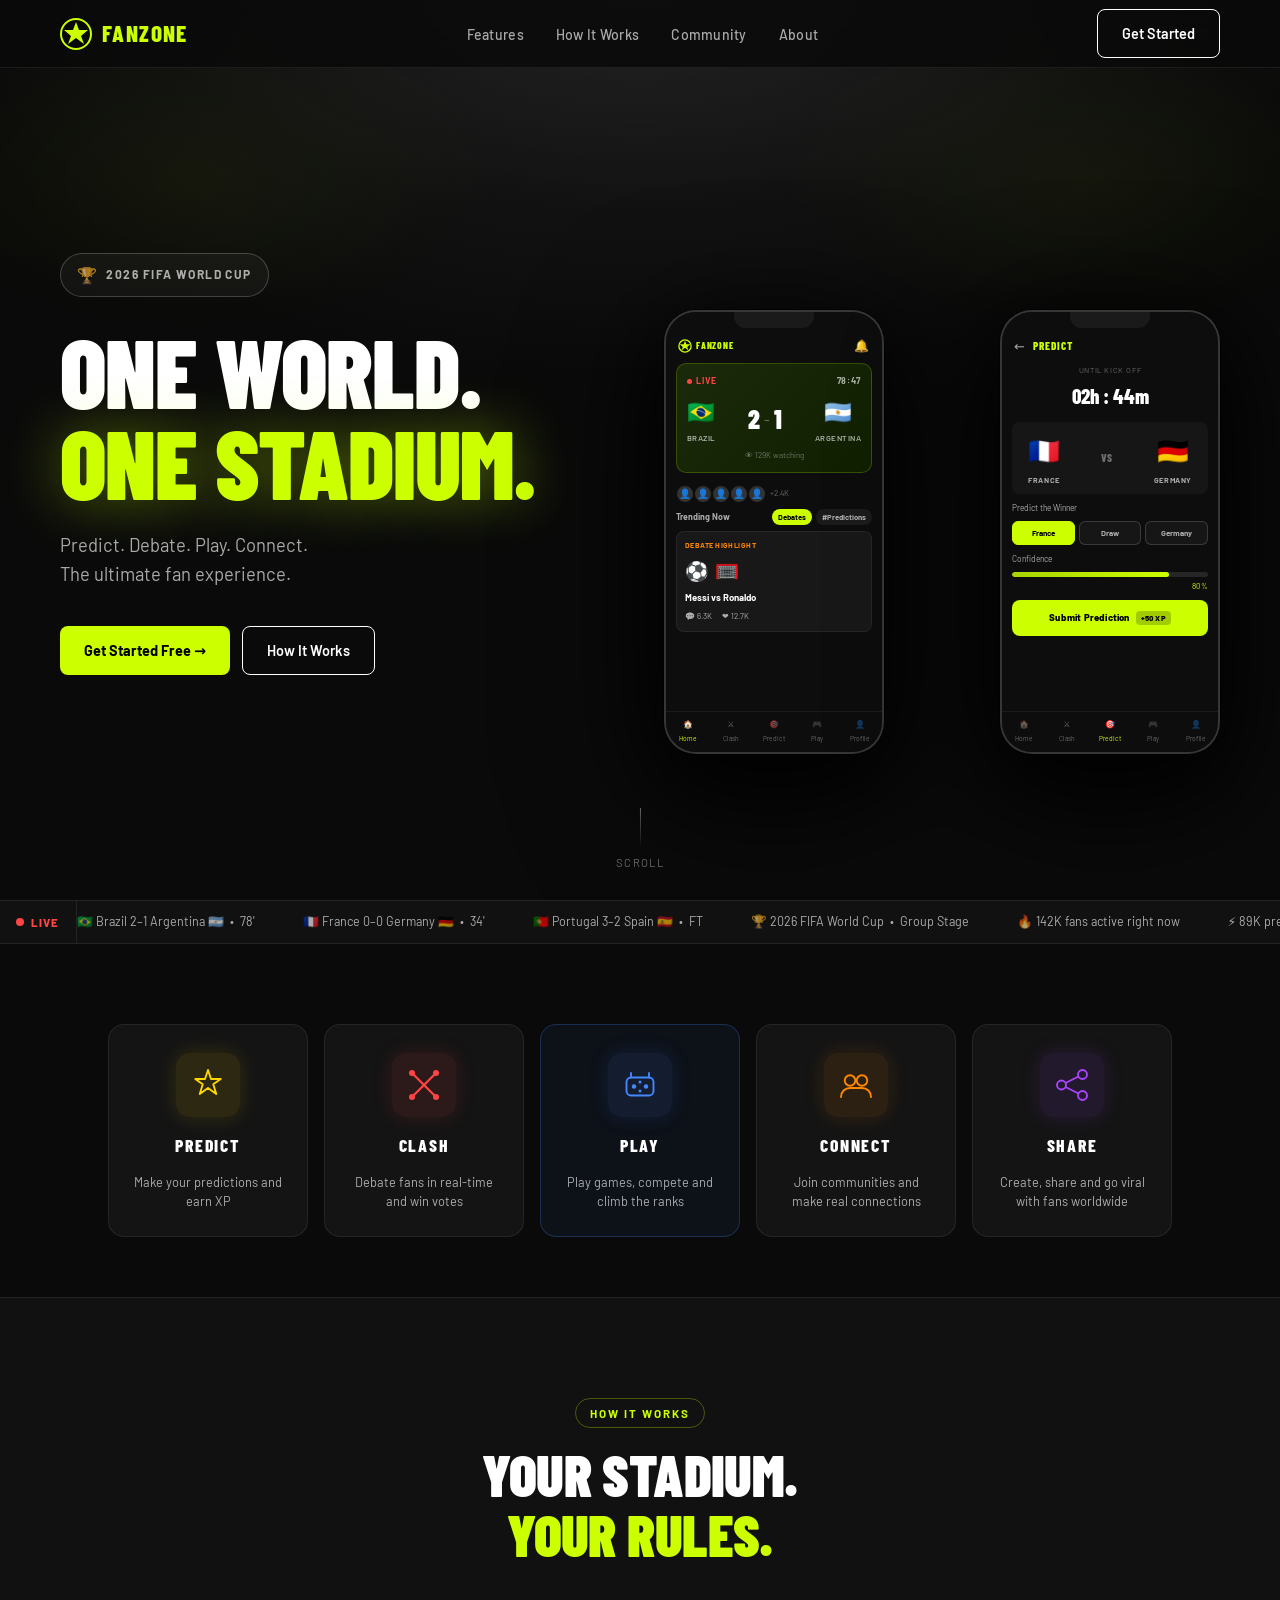
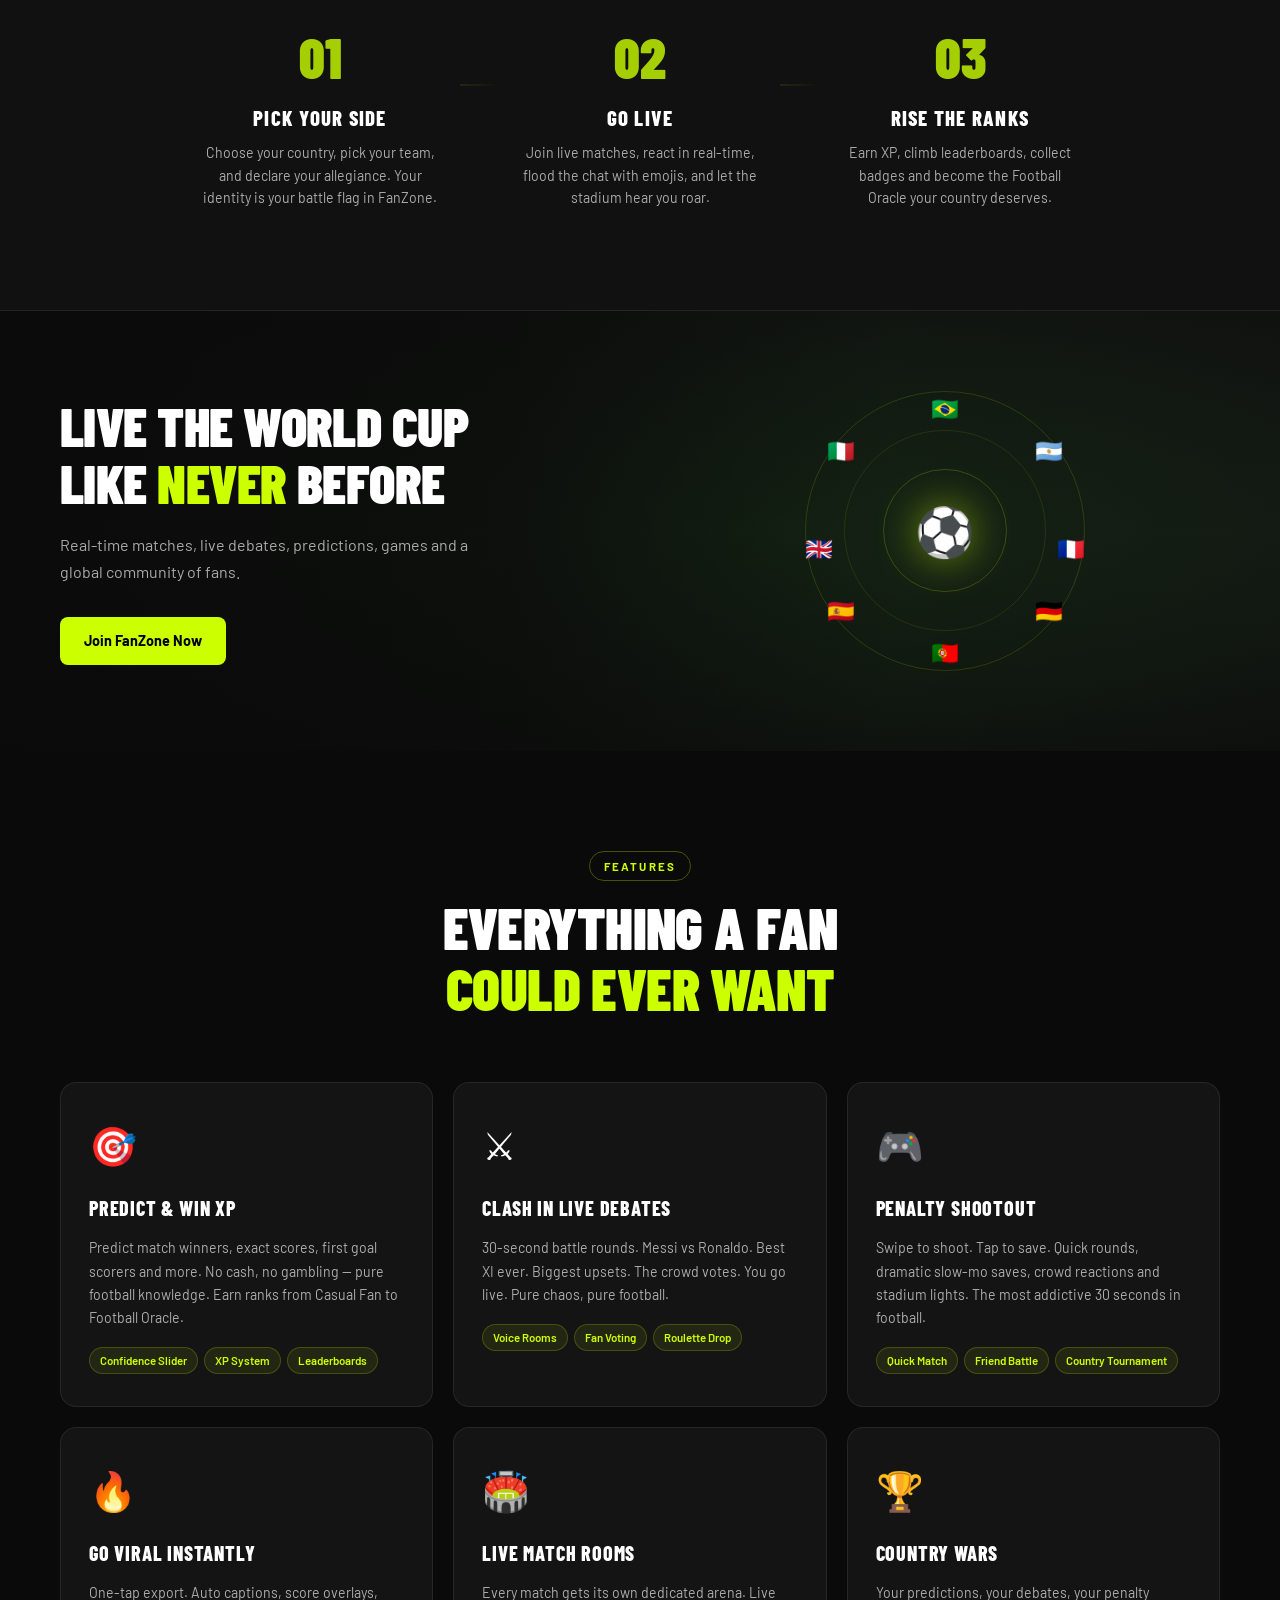
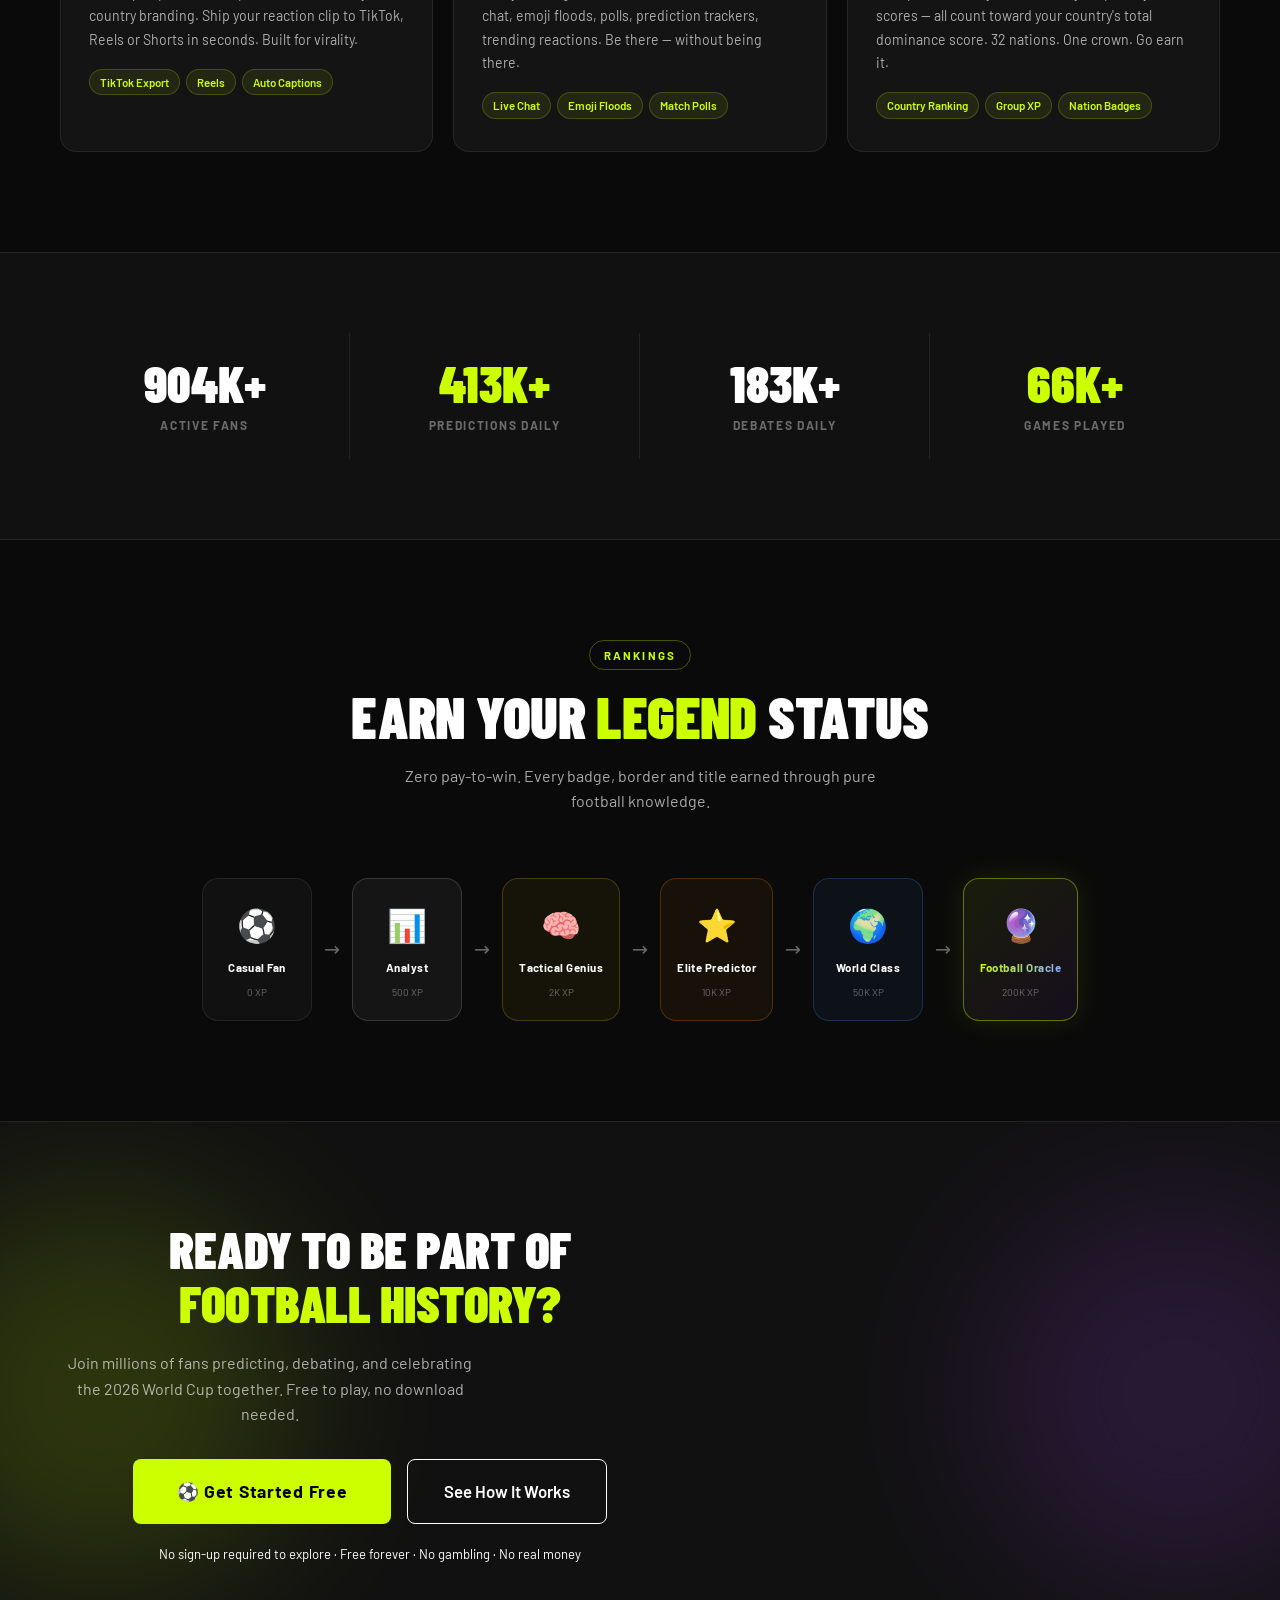
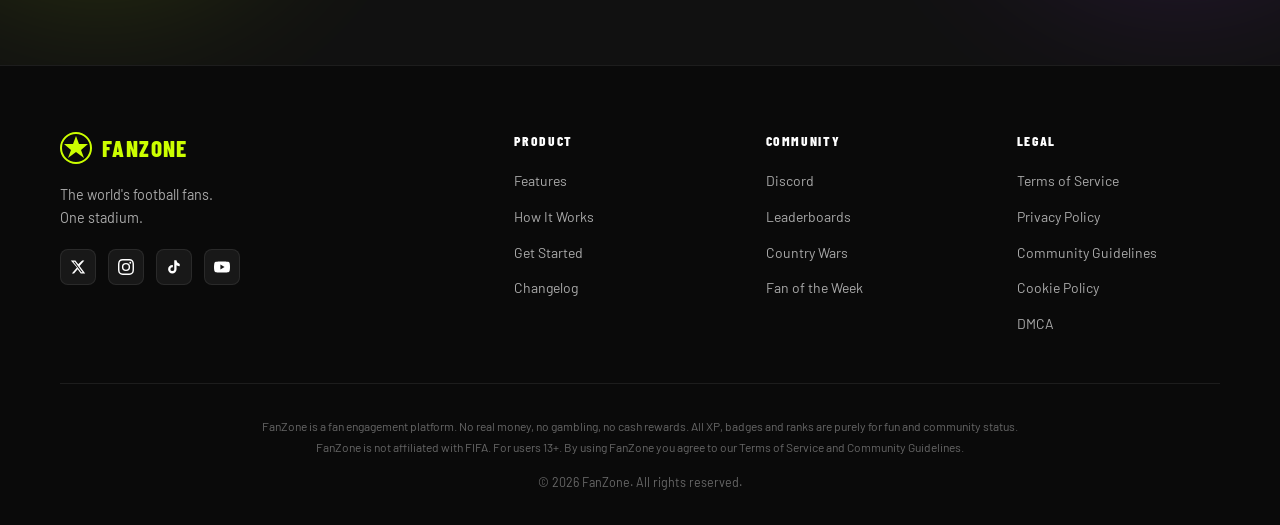
==== index.html @ d614ed3a "Launch FanZone — World Cup 2026 fan platform Full multi-page fan experience with live match predicti" ====
<!DOCTYPE html>
<html lang="en">
<head>
  <meta charset="UTF-8" />
  <meta name="viewport" content="width=device-width, initial-scale=1.0" />
  <meta name="description" content="FanZone — The world's football fans. One stadium. Predict, Debate, Play, Connect for the 2026 FIFA World Cup." />
  <meta name="theme-color" content="#0a0a0a" />
  <title>FanZone — One World. One Stadium. | 2026 FIFA World Cup</title>

  <!-- Open Graph -->
  <meta property="og:title" content="FanZone — One World. One Stadium." />
  <meta property="og:description" content="Predict. Debate. Play. Connect. The ultimate football fan experience for the 2026 FIFA World Cup." />
  <meta property="og:type" content="website" />

  <link rel="preconnect" href="https://fonts.googleapis.com" />
  <link rel="preconnect" href="https://fonts.gstatic.com" crossorigin />
  <link href="https://fonts.googleapis.com/css2?family=Barlow+Condensed:wght@400;600;700;800;900&family=Barlow:wght@400;500;600;700&display=swap" rel="stylesheet" />

  <link rel="stylesheet" href="styles.css" />
</head>
<body>

  <!-- ═══════════════════════════════════
       NAVIGATION
  ═══════════════════════════════════ -->
  <nav class="nav" id="nav">
    <div class="nav__inner">
      <a href="#" class="nav__logo" aria-label="FanZone Home">
        <div class="nav__logo-icon">
          <svg viewBox="0 0 32 32" fill="none" xmlns="http://www.w3.org/2000/svg">
            <circle cx="16" cy="16" r="15" stroke="#CCFF00" stroke-width="2"/>
            <path d="M16 4 L19 12 L28 12 L21 18 L24 26 L16 20 L8 26 L11 18 L4 12 L13 12 Z" fill="#CCFF00"/>
          </svg>
        </div>
        <span class="nav__logo-text">FANZONE</span>
      </a>

      <ul class="nav__links" id="navLinks">
        <li><a href="#features" class="nav__link">Features</a></li>
        <li><a href="#how-it-works" class="nav__link">How It Works</a></li>
        <li><a href="#community" class="nav__link">Community</a></li>
        <li><a href="#about" class="nav__link">About</a></li>
      </ul>

      <div class="nav__actions">
        <a href="game/index.html" class="btn btn--outline">Get Started</a>
        <button class="nav__hamburger" id="hamburger" aria-label="Open menu" aria-expanded="false">
          <span></span><span></span><span></span>
        </button>
      </div>
    </div>

    <!-- Mobile menu -->
    <div class="nav__mobile" id="mobileMenu">
      <ul>
        <li><a href="#features" class="nav__link">Features</a></li>
        <li><a href="#how-it-works" class="nav__link">How It Works</a></li>
        <li><a href="#community" class="nav__link">Community</a></li>
        <li><a href="#about" class="nav__link">About</a></li>
        <li><a href="game/index.html" class="btn btn--outline btn--full">Get Started</a></li>
      </ul>
    </div>
  </nav>

  <main>

    <!-- ═══════════════════════════════════
         HERO
    ═══════════════════════════════════ -->
    <section class="hero" id="hero">
      <div class="hero__bg">
        <div class="hero__lights"></div>
        <div class="hero__particles" id="particles"></div>
      </div>

      <div class="hero__inner">
        <div class="hero__content">
          <div class="hero__badge" data-animate="fade-up">
            <span class="hero__badge-icon">🏆</span>
            <span>2026 FIFA WORLD CUP</span>
          </div>

          <h1 class="hero__headline" data-animate="fade-up" data-delay="100">
            <span class="hero__headline-white">ONE WORLD.</span>
            <span class="hero__headline-green">ONE STADIUM.</span>
          </h1>

          <p class="hero__sub" data-animate="fade-up" data-delay="200">
            Predict. Debate. Play. Connect.<br />The ultimate fan experience.
          </p>

          <div class="hero__cta" data-animate="fade-up" data-delay="300">
            <a href="game/index.html" class="btn btn--solid">Get Started Free →</a>
            <a href="#how-it-works" class="btn btn--outline">How It Works</a>
          </div>
        </div>

        <!-- Phone Mockups -->
        <div class="hero__phones" data-animate="fade-up" data-delay="150">
          <div class="phone phone--left">
            <div class="phone__frame">
              <div class="phone__screen">
                <div class="phone__notch"></div>

                <div class="phone__app-bar">
                  <div class="phone__app-logo">
                    <svg viewBox="0 0 16 16" fill="none"><circle cx="8" cy="8" r="7" stroke="#CCFF00" stroke-width="1.5"/><path d="M8 2 L9.5 6 L14 6 L10.5 9 L12 13 L8 10 L4 13 L5.5 9 L2 6 L6.5 6 Z" fill="#CCFF00"/></svg>
                    FANZONE
                  </div>
                  <div class="phone__notif">🔔</div>
                </div>

                <div class="phone__live-card">
                  <div class="phone__live-badge">
                    <span class="live-dot"></span> LIVE
                    <span class="phone__live-time">78:45</span>
                  </div>
                  <div class="phone__match">
                    <div class="phone__team">
                      <span class="phone__flag">🇧🇷</span>
                      <span class="phone__team-name">Brazil</span>
                    </div>
                    <div class="phone__score">
                      <span class="phone__score-num">2</span>
                      <span class="phone__score-sep">-</span>
                      <span class="phone__score-num">1</span>
                    </div>
                    <div class="phone__team">
                      <span class="phone__flag">🇦🇷</span>
                      <span class="phone__team-name">Argentina</span>
                    </div>
                  </div>
                  <div class="phone__viewers">👁 129K watching</div>
                </div>

                <div class="phone__avatars">
                  <div class="phone__avatar-row">
                    <span class="phone__avatar">👤</span>
                    <span class="phone__avatar">👤</span>
                    <span class="phone__avatar">👤</span>
                    <span class="phone__avatar">👤</span>
                    <span class="phone__avatar">👤</span>
                    <span class="phone__avatar-more">+2.4K</span>
                  </div>
                </div>

                <div class="phone__trending-label">
                  Trending Now
                  <span class="phone__trending-tabs">
                    <span class="phone__tab active">Debates</span>
                    <span class="phone__tab">#Predictions</span>
                  </span>
                </div>

                <div class="phone__debate-card">
                  <div class="phone__debate-badge">Debate Highlight</div>
                  <div class="phone__debate-faces">
                    <span class="phone__face">⚽</span>
                    <span class="phone__face">🥅</span>
                  </div>
                  <div class="phone__debate-title">Messi vs Ronaldo</div>
                  <div class="phone__debate-stats">
                    <span>💬 6.3K</span>
                    <span>❤️ 12.7K</span>
                  </div>
                </div>

                <div class="phone__bottom-nav">
                  <div class="phone__nav-item active">🏠<span>Home</span></div>
                  <div class="phone__nav-item">⚔️<span>Clash</span></div>
                  <div class="phone__nav-item">🎯<span>Predict</span></div>
                  <div class="phone__nav-item">🎮<span>Play</span></div>
                  <div class="phone__nav-item">👤<span>Profile</span></div>
                </div>
              </div>
            </div>
          </div>

          <div class="phone phone--right">
            <div class="phone__frame">
              <div class="phone__screen">
                <div class="phone__notch"></div>

                <div class="phone__predict-header">
                  <div class="phone__predict-back">←</div>
                  <div class="phone__predict-title">PREDICT</div>
                </div>

                <div class="phone__countdown">
                  <div class="phone__countdown-label">UNTIL KICK OFF</div>
                  <div class="phone__countdown-time">02h : 45m</div>
                </div>

                <div class="phone__predict-match">
                  <div class="phone__predict-team">
                    <span class="phone__predict-flag">🇫🇷</span>
                    <span class="phone__predict-name">FRANCE</span>
                  </div>
                  <div class="phone__predict-vs">VS</div>
                  <div class="phone__predict-team">
                    <span class="phone__predict-flag">🇩🇪</span>
                    <span class="phone__predict-name">GERMANY</span>
                  </div>
                </div>

                <div class="phone__predict-options">
                  <div class="phone__predict-label">Predict the Winner</div>
                  <div class="phone__predict-btns">
                    <button class="phone__predict-btn active">France</button>
                    <button class="phone__predict-btn">Draw</button>
                    <button class="phone__predict-btn">Germany</button>
                  </div>
                </div>

                <div class="phone__confidence">
                  <div class="phone__confidence-label">Confidence</div>
                  <div class="phone__confidence-bar">
                    <div class="phone__confidence-fill" style="width:80%"></div>
                  </div>
                  <div class="phone__confidence-val">80%</div>
                </div>

                <button class="phone__submit-btn">
                  Submit Prediction
                  <span class="phone__xp">+50 XP</span>
                </button>

                <div class="phone__bottom-nav">
                  <div class="phone__nav-item">🏠<span>Home</span></div>
                  <div class="phone__nav-item">⚔️<span>Clash</span></div>
                  <div class="phone__nav-item active">🎯<span>Predict</span></div>
                  <div class="phone__nav-item">🎮<span>Play</span></div>
                  <div class="phone__nav-item">👤<span>Profile</span></div>
                </div>
              </div>
            </div>
          </div>
        </div>
      </div>

      <!-- Scroll indicator -->
      <div class="hero__scroll">
        <div class="hero__scroll-line"></div>
        <span>Scroll</span>
      </div>
    </section>

    <!-- ═══════════════════════════════════
         LIVE TICKER
    ═══════════════════════════════════ -->
    <div class="ticker" aria-label="Live match updates">
      <div class="ticker__label">
        <span class="live-dot"></span> LIVE
      </div>
      <div class="ticker__track">
        <div class="ticker__inner" id="tickerInner">
          <span>🇧🇷 Brazil 2–1 Argentina 🇦🇷 &nbsp;•&nbsp; 78'</span>
          <span>🇫🇷 France 0–0 Germany 🇩🇪 &nbsp;•&nbsp; 34'</span>
          <span>🇵🇹 Portugal 3–2 Spain 🇪🇸 &nbsp;•&nbsp; FT</span>
          <span>🏆 2026 FIFA World Cup &nbsp;•&nbsp; Group Stage</span>
          <span>🔥 142K fans active right now</span>
          <span>⚡ 89K predictions submitted today</span>
          <span>🇧🇷 Brazil 2–1 Argentina 🇦🇷 &nbsp;•&nbsp; 78'</span>
          <span>🇫🇷 France 0–0 Germany 🇩🇪 &nbsp;•&nbsp; 34'</span>
          <span>🇵🇹 Portugal 3–2 Spain 🇪🇸 &nbsp;•&nbsp; FT</span>
          <span>🏆 2026 FIFA World Cup &nbsp;•&nbsp; Group Stage</span>
          <span>🔥 142K fans active right now</span>
          <span>⚡ 89K predictions submitted today</span>
        </div>
      </div>
    </div>

    <!-- ═══════════════════════════════════
         FEATURES
    ═══════════════════════════════════ -->
    <section class="features" id="features">
      <div class="container">
        <div class="features__grid">

          <div class="feature-card" data-animate="fade-up" data-delay="0">
            <div class="feature-card__icon feature-card__icon--predict">
              <svg viewBox="0 0 48 48" fill="none" xmlns="http://www.w3.org/2000/svg">
                <path d="M24 4L28 16H41L31 23L35 36L24 28L13 36L17 23L7 16H20L24 4Z" stroke="#FFD700" stroke-width="2.5" stroke-linejoin="round" fill="none"/>
              </svg>
            </div>
            <h3 class="feature-card__title">PREDICT</h3>
            <p class="feature-card__desc">Make your predictions and earn XP</p>
          </div>

          <div class="feature-card" data-animate="fade-up" data-delay="80">
            <div class="feature-card__icon feature-card__icon--clash">
              <svg viewBox="0 0 48 48" fill="none" xmlns="http://www.w3.org/2000/svg">
                <line x1="8" y1="40" x2="40" y2="8" stroke="#FF4444" stroke-width="3" stroke-linecap="round"/>
                <line x1="40" y1="40" x2="8" y2="8" stroke="#FF4444" stroke-width="3" stroke-linecap="round"/>
                <circle cx="8" cy="8" r="4" fill="#FF4444"/>
                <circle cx="40" cy="40" r="4" fill="#FF4444"/>
                <circle cx="40" cy="8" r="4" fill="#FF4444"/>
                <circle cx="8" cy="40" r="4" fill="#FF4444"/>
              </svg>
            </div>
            <h3 class="feature-card__title">CLASH</h3>
            <p class="feature-card__desc">Debate fans in real-time and win votes</p>
          </div>

          <div class="feature-card feature-card--highlighted" data-animate="fade-up" data-delay="160">
            <div class="feature-card__icon feature-card__icon--play">
              <svg viewBox="0 0 48 48" fill="none" xmlns="http://www.w3.org/2000/svg">
                <rect x="6" y="14" width="36" height="24" rx="6" stroke="#4488FF" stroke-width="2.5"/>
                <circle cx="16" cy="26" r="3" fill="#4488FF"/>
                <circle cx="24" cy="20" r="2" fill="#4488FF"/>
                <circle cx="24" cy="32" r="2" fill="#4488FF"/>
                <circle cx="32" cy="26" r="3" fill="#4488FF"/>
                <line x1="12" y1="8" x2="12" y2="14" stroke="#4488FF" stroke-width="2.5" stroke-linecap="round"/>
                <line x1="36" y1="8" x2="36" y2="14" stroke="#4488FF" stroke-width="2.5" stroke-linecap="round"/>
              </svg>
            </div>
            <h3 class="feature-card__title">PLAY</h3>
            <p class="feature-card__desc">Play games, compete and climb the ranks</p>
          </div>

          <div class="feature-card" data-animate="fade-up" data-delay="240">
            <div class="feature-card__icon feature-card__icon--connect">
              <svg viewBox="0 0 48 48" fill="none" xmlns="http://www.w3.org/2000/svg">
                <circle cx="16" cy="18" r="7" stroke="#FF8800" stroke-width="2.5"/>
                <circle cx="32" cy="18" r="7" stroke="#FF8800" stroke-width="2.5"/>
                <path d="M4 40c0-7 5.4-12 12-12h16c6.6 0 12 5 12 12" stroke="#FF8800" stroke-width="2.5" stroke-linecap="round"/>
              </svg>
            </div>
            <h3 class="feature-card__title">CONNECT</h3>
            <p class="feature-card__desc">Join communities and make real connections</p>
          </div>

          <div class="feature-card" data-animate="fade-up" data-delay="320">
            <div class="feature-card__icon feature-card__icon--share">
              <svg viewBox="0 0 48 48" fill="none" xmlns="http://www.w3.org/2000/svg">
                <circle cx="38" cy="10" r="6" stroke="#AA44FF" stroke-width="2.5"/>
                <circle cx="10" cy="24" r="6" stroke="#AA44FF" stroke-width="2.5"/>
                <circle cx="38" cy="38" r="6" stroke="#AA44FF" stroke-width="2.5"/>
                <line x1="16" y1="21" x2="32" y2="13" stroke="#AA44FF" stroke-width="2.5" stroke-linecap="round"/>
                <line x1="16" y1="27" x2="32" y2="35" stroke="#AA44FF" stroke-width="2.5" stroke-linecap="round"/>
              </svg>
            </div>
            <h3 class="feature-card__title">SHARE</h3>
            <p class="feature-card__desc">Create, share and go viral with fans worldwide</p>
          </div>

        </div>
      </div>
    </section>

    <!-- ═══════════════════════════════════
         HOW IT WORKS
    ═══════════════════════════════════ -->
    <section class="how-it-works" id="how-it-works">
      <div class="container">
        <div class="section-header" data-animate="fade-up">
          <div class="section-tag">HOW IT WORKS</div>
          <h2 class="section-title">Your Stadium.<br /><span class="text-green">Your Rules.</span></h2>
        </div>

        <div class="steps">
          <div class="step" data-animate="fade-up" data-delay="0">
            <div class="step__number">01</div>
            <div class="step__content">
              <h3>Pick Your Side</h3>
              <p>Choose your country, pick your team, and declare your allegiance. Your identity is your battle flag in FanZone.</p>
            </div>
          </div>
          <div class="step__connector"></div>
          <div class="step" data-animate="fade-up" data-delay="100">
            <div class="step__number">02</div>
            <div class="step__content">
              <h3>Go Live</h3>
              <p>Join live matches, react in real-time, flood the chat with emojis, and let the stadium hear you roar.</p>
            </div>
          </div>
          <div class="step__connector"></div>
          <div class="step" data-animate="fade-up" data-delay="200">
            <div class="step__number">03</div>
            <div class="step__content">
              <h3>Rise the Ranks</h3>
              <p>Earn XP, climb leaderboards, collect badges and become the Football Oracle your country deserves.</p>
            </div>
          </div>
        </div>
      </div>
    </section>

    <!-- ═══════════════════════════════════
         LIVE EXPERIENCE BANNER
    ═══════════════════════════════════ -->
    <section class="banner" id="community">
      <div class="banner__bg">
        <div class="banner__stadium-overlay"></div>
        <div class="banner__gradient"></div>
      </div>
      <div class="container">
        <div class="banner__inner">
          <div class="banner__content" data-animate="fade-up">
            <h2 class="banner__title">
              LIVE THE WORLD CUP<br />
              LIKE <span class="text-green">NEVER</span> BEFORE
            </h2>
            <p class="banner__desc">
              Real-time matches, live debates, predictions, games and a global community of fans.
            </p>
            <a href="#download" class="btn btn--solid">Join FanZone Now</a>
          </div>
          <div class="banner__visual" data-animate="fade-up" data-delay="100">
            <div class="banner__stadium-art">
              <div class="stadium-ring stadium-ring--1"></div>
              <div class="stadium-ring stadium-ring--2"></div>
              <div class="stadium-ring stadium-ring--3"></div>
              <div class="stadium-center">
                <div class="stadium-ball">⚽</div>
                <div class="stadium-pulse"></div>
              </div>
              <div class="stadium-fans">
                <span>🇧🇷</span><span>🇦🇷</span><span>🇫🇷</span>
                <span>🇩🇪</span><span>🇵🇹</span><span>🇪🇸</span>
                <span>🇬🇧</span><span>🇮🇹</span>
              </div>
            </div>
          </div>
        </div>
      </div>
    </section>

    <!-- ═══════════════════════════════════
         FEATURES DEEP DIVE
    ═══════════════════════════════════ -->
    <section class="deep-features" id="about">
      <div class="container">
        <div class="section-header" data-animate="fade-up">
          <div class="section-tag">FEATURES</div>
          <h2 class="section-title">Everything a Fan<br /><span class="text-green">Could Ever Want</span></h2>
        </div>

        <div class="deep-features__grid">
          <div class="deep-feature" data-animate="fade-up" data-delay="0">
            <div class="deep-feature__icon">🎯</div>
            <h3>Predict & Win XP</h3>
            <p>Predict match winners, exact scores, first goal scorers and more. No cash, no gambling — pure football knowledge. Earn ranks from Casual Fan to Football Oracle.</p>
            <div class="deep-feature__tags">
              <span>Confidence Slider</span>
              <span>XP System</span>
              <span>Leaderboards</span>
            </div>
          </div>

          <div class="deep-feature" data-animate="fade-up" data-delay="80">
            <div class="deep-feature__icon">⚔️</div>
            <h3>Clash in Live Debates</h3>
            <p>30-second battle rounds. Messi vs Ronaldo. Best XI ever. Biggest upsets. The crowd votes. You go live. Pure chaos, pure football.</p>
            <div class="deep-feature__tags">
              <span>Voice Rooms</span>
              <span>Fan Voting</span>
              <span>Roulette Drop</span>
            </div>
          </div>

          <div class="deep-feature" data-animate="fade-up" data-delay="160">
            <div class="deep-feature__icon">🎮</div>
            <h3>Penalty Shootout</h3>
            <p>Swipe to shoot. Tap to save. Quick rounds, dramatic slow-mo saves, crowd reactions and stadium lights. The most addictive 30 seconds in football.</p>
            <div class="deep-feature__tags">
              <span>Quick Match</span>
              <span>Friend Battle</span>
              <span>Country Tournament</span>
            </div>
          </div>

          <div class="deep-feature" data-animate="fade-up" data-delay="240">
            <div class="deep-feature__icon">🔥</div>
            <h3>Go Viral Instantly</h3>
            <p>One-tap export. Auto captions, score overlays, country branding. Ship your reaction clip to TikTok, Reels or Shorts in seconds. Built for virality.</p>
            <div class="deep-feature__tags">
              <span>TikTok Export</span>
              <span>Reels</span>
              <span>Auto Captions</span>
            </div>
          </div>

          <div class="deep-feature" data-animate="fade-up" data-delay="320">
            <div class="deep-feature__icon">🏟️</div>
            <h3>Live Match Rooms</h3>
            <p>Every match gets its own dedicated arena. Live chat, emoji floods, polls, prediction trackers, trending reactions. Be there — without being there.</p>
            <div class="deep-feature__tags">
              <span>Live Chat</span>
              <span>Emoji Floods</span>
              <span>Match Polls</span>
            </div>
          </div>

          <div class="deep-feature" data-animate="fade-up" data-delay="400">
            <div class="deep-feature__icon">🏆</div>
            <h3>Country Wars</h3>
            <p>Your predictions, your debates, your penalty scores — all count toward your country's total dominance score. 32 nations. One crown. Go earn it.</p>
            <div class="deep-feature__tags">
              <span>Country Ranking</span>
              <span>Group XP</span>
              <span>Nation Badges</span>
            </div>
          </div>
        </div>
      </div>
    </section>

    <!-- ═══════════════════════════════════
         STATS
    ═══════════════════════════════════ -->
    <section class="stats">
      <div class="container">
        <div class="stats__grid">
          <div class="stat" data-animate="counter" data-target="1000000" data-delay="0">
            <div class="stat__number" data-count="1000000">1M+</div>
            <div class="stat__label">ACTIVE FANS</div>
          </div>
          <div class="stat" data-animate="counter" data-target="500000" data-delay="100">
            <div class="stat__number stat__number--green" data-count="500000">500K+</div>
            <div class="stat__label">PREDICTIONS DAILY</div>
          </div>
          <div class="stat" data-animate="counter" data-target="250000" data-delay="200">
            <div class="stat__number" data-count="250000">250K+</div>
            <div class="stat__label">DEBATES DAILY</div>
          </div>
          <div class="stat" data-animate="counter" data-target="100000" data-delay="300">
            <div class="stat__number stat__number--green" data-count="100000">100K+</div>
            <div class="stat__label">GAMES PLAYED</div>
          </div>
        </div>
      </div>
    </section>

    <!-- ═══════════════════════════════════
         RANKS SHOWCASE
    ═══════════════════════════════════ -->
    <section class="ranks">
      <div class="container">
        <div class="section-header" data-animate="fade-up">
          <div class="section-tag">RANKINGS</div>
          <h2 class="section-title">Earn Your <span class="text-green">Legend</span> Status</h2>
          <p class="section-sub">Zero pay-to-win. Every badge, border and title earned through pure football knowledge.</p>
        </div>

        <div class="ranks__track" data-animate="fade-up" data-delay="100">
          <div class="rank-badge rank-badge--1">
            <div class="rank-badge__icon">⚽</div>
            <div class="rank-badge__name">Casual Fan</div>
            <div class="rank-badge__xp">0 XP</div>
          </div>
          <div class="ranks__arrow">→</div>
          <div class="rank-badge rank-badge--2">
            <div class="rank-badge__icon">📊</div>
            <div class="rank-badge__name">Analyst</div>
            <div class="rank-badge__xp">500 XP</div>
          </div>
          <div class="ranks__arrow">→</div>
          <div class="rank-badge rank-badge--3">
            <div class="rank-badge__icon">🧠</div>
            <div class="rank-badge__name">Tactical Genius</div>
            <div class="rank-badge__xp">2K XP</div>
          </div>
          <div class="ranks__arrow">→</div>
          <div class="rank-badge rank-badge--4">
            <div class="rank-badge__icon">⭐</div>
            <div class="rank-badge__name">Elite Predictor</div>
            <div class="rank-badge__xp">10K XP</div>
          </div>
          <div class="ranks__arrow">→</div>
          <div class="rank-badge rank-badge--5">
            <div class="rank-badge__icon">🌍</div>
            <div class="rank-badge__name">World Class</div>
            <div class="rank-badge__xp">50K XP</div>
          </div>
          <div class="ranks__arrow">→</div>
          <div class="rank-badge rank-badge--6">
            <div class="rank-badge__icon">🔮</div>
            <div class="rank-badge__name">Football Oracle</div>
            <div class="rank-badge__xp">200K XP</div>
          </div>
        </div>
      </div>
    </section>

    <!-- ═══════════════════════════════════
         GET STARTED / CTA
    ═══════════════════════════════════ -->
    <section class="download" id="get-started">
      <div class="download__bg">
        <div class="download__glow download__glow--left"></div>
        <div class="download__glow download__glow--right"></div>
      </div>
      <div class="container">
        <div class="download__inner" style="justify-content:center;text-align:center;flex-direction:column;align-items:center;gap:32px">
          <div class="download__content" data-animate="fade-up" style="max-width:620px">
            <h2 class="download__title">
              READY TO BE PART OF<br />
              <span class="text-green">FOOTBALL HISTORY?</span>
            </h2>
            <p class="download__desc">
              Join millions of fans predicting, debating, and celebrating the 2026 World Cup together. Free to play, no download needed.
            </p>
            <div class="download__stores" style="justify-content:center;flex-wrap:wrap;gap:16px">
              <a href="game/index.html" class="btn btn--solid btn--store-large" style="padding:18px 44px;font-size:1.1rem;letter-spacing:.04em">
                ⚽ Get Started Free
              </a>
              <a href="#how-it-works" class="btn btn--outline btn--store-large" style="padding:18px 36px;font-size:1.05rem">
                See How It Works
              </a>
            </div>
            <p style="margin-top:20px;font-size:.82rem;color:var(--text-muted)">No sign-up required to explore · Free forever · No gambling · No real money</p>
          </div>
        </div>
      </div>
    </section>

  </main>

  <!-- ═══════════════════════════════════
       FOOTER
  ═══════════════════════════════════ -->
  <footer class="footer">
    <div class="container">
      <div class="footer__top">
        <div class="footer__brand">
          <a href="#" class="nav__logo footer__logo">
            <div class="nav__logo-icon">
              <svg viewBox="0 0 32 32" fill="none"><circle cx="16" cy="16" r="15" stroke="#CCFF00" stroke-width="2"/><path d="M16 4 L19 12 L28 12 L21 18 L24 26 L16 20 L8 26 L11 18 L4 12 L13 12 Z" fill="#CCFF00"/></svg>
            </div>
            <span class="nav__logo-text">FANZONE</span>
          </a>
          <p class="footer__tagline">The world's football fans.<br />One stadium.</p>
          <div class="footer__socials">
            <a href="#" class="footer__social" aria-label="Twitter/X">
              <svg viewBox="0 0 24 24" fill="currentColor"><path d="M18.244 2.25h3.308l-7.227 8.26 8.502 11.24H16.17l-4.714-6.231-5.401 6.231H2.744l7.73-8.835L1.254 2.25H8.08l4.259 5.631zm-1.161 17.52h1.833L7.084 4.126H5.117z"/></svg>
            </a>
            <a href="#" class="footer__social" aria-label="Instagram">
              <svg viewBox="0 0 24 24" fill="currentColor"><path d="M12 2.163c3.204 0 3.584.012 4.85.07 3.252.148 4.771 1.691 4.919 4.919.058 1.265.069 1.645.069 4.849 0 3.205-.012 3.584-.069 4.849-.149 3.225-1.664 4.771-4.919 4.919-1.266.058-1.644.07-4.85.07-3.204 0-3.584-.012-4.849-.07-3.26-.149-4.771-1.699-4.919-4.92-.058-1.265-.07-1.644-.07-4.849 0-3.204.013-3.583.07-4.849.149-3.227 1.664-4.771 4.919-4.919 1.266-.057 1.645-.069 4.849-.069zM12 0C8.741 0 8.333.014 7.053.072 2.695.272.273 2.69.073 7.052.014 8.333 0 8.741 0 12c0 3.259.014 3.668.072 4.948.2 4.358 2.618 6.78 6.98 6.98C8.333 23.986 8.741 24 12 24c3.259 0 3.668-.014 4.948-.072 4.354-.2 6.782-2.618 6.979-6.98.059-1.28.073-1.689.073-4.948 0-3.259-.014-3.667-.072-4.947-.196-4.354-2.617-6.78-6.979-6.98C15.668.014 15.259 0 12 0zm0 5.838a6.162 6.162 0 100 12.324 6.162 6.162 0 000-12.324zM12 16a4 4 0 110-8 4 4 0 010 8zm6.406-11.845a1.44 1.44 0 100 2.881 1.44 1.44 0 000-2.881z"/></svg>
            </a>
            <a href="#" class="footer__social" aria-label="TikTok">
              <svg viewBox="0 0 24 24" fill="currentColor"><path d="M19.59 6.69a4.83 4.83 0 01-3.77-4.25V2h-3.45v13.67a2.89 2.89 0 01-2.88 2.5 2.89 2.89 0 01-2.89-2.89 2.89 2.89 0 012.89-2.89c.28 0 .54.04.79.1V9.01a6.33 6.33 0 00-.79-.05 6.34 6.34 0 00-6.34 6.34 6.34 6.34 0 006.34 6.34 6.34 6.34 0 006.33-6.34V9.36a8.16 8.16 0 004.77 1.52V7.44a4.85 4.85 0 01-1-.75z"/></svg>
            </a>
            <a href="#" class="footer__social" aria-label="YouTube">
              <svg viewBox="0 0 24 24" fill="currentColor"><path d="M23.495 6.205a3.007 3.007 0 00-2.088-2.088c-1.87-.501-9.396-.501-9.396-.501s-7.507-.01-9.396.501A3.007 3.007 0 00.527 6.205a31.247 31.247 0 00-.522 5.805 31.247 31.247 0 00.522 5.783 3.007 3.007 0 002.088 2.088c1.868.502 9.396.502 9.396.502s7.506 0 9.396-.502a3.007 3.007 0 002.088-2.088 31.247 31.247 0 00.5-5.783 31.247 31.247 0 00-.5-5.805zM9.609 15.601V8.408l6.264 3.602z"/></svg>
            </a>
          </div>
        </div>

        <div class="footer__links-group">
          <h4>Product</h4>
          <ul>
            <li><a href="#features">Features</a></li>
            <li><a href="#how-it-works">How It Works</a></li>
            <li><a href="game/index.html">Get Started</a></li>
            <li><a href="#">Changelog</a></li>
          </ul>
        </div>

        <div class="footer__links-group">
          <h4>Community</h4>
          <ul>
            <li><a href="#">Discord</a></li>
            <li><a href="#">Leaderboards</a></li>
            <li><a href="#">Country Wars</a></li>
            <li><a href="#">Fan of the Week</a></li>
          </ul>
        </div>

        <div class="footer__links-group">
          <h4>Legal</h4>
          <ul>
            <li><a href="#" id="termsLink">Terms of Service</a></li>
            <li><a href="#" id="privacyLink">Privacy Policy</a></li>
            <li><a href="#">Community Guidelines</a></li>
            <li><a href="#">Cookie Policy</a></li>
            <li><a href="#">DMCA</a></li>
          </ul>
        </div>
      </div>

      <div class="footer__bottom">
        <p class="footer__legal-note">
          FanZone is a fan engagement platform. No real money, no gambling, no cash rewards. All XP, badges and ranks are purely for fun and community status. FanZone is not affiliated with FIFA. For users 13+. By using FanZone you agree to our Terms of Service and Community Guidelines.
        </p>
        <p class="footer__copy">© 2026 FanZone. All rights reserved.</p>
      </div>
    </div>
  </footer>

  <!-- ═══════════════════════════════════
       LEGAL MODALS
  ═══════════════════════════════════ -->
  <div class="modal" id="termsModal" role="dialog" aria-modal="true" aria-labelledby="termsTitle">
    <div class="modal__backdrop" data-close-modal></div>
    <div class="modal__box">
      <button class="modal__close" data-close-modal aria-label="Close">✕</button>
      <h2 id="termsTitle">Terms of Service</h2>
      <div class="modal__body">
        <p><strong>Effective Date:</strong> June 1, 2026</p>
        <h3>1. Acceptance</h3>
        <p>By downloading or using FanZone, you agree to be bound by these Terms of Service. If you do not agree, do not use the platform.</p>
        <h3>2. Age Requirement</h3>
        <p>You must be at least 13 years old to use FanZone. Users under 18 must have parental consent.</p>
        <h3>3. No Gambling</h3>
        <p>FanZone is not a gambling platform. All XP, ranks, badges, and virtual rewards have no monetary value and cannot be exchanged for cash or real-world prizes. Predictions are purely for entertainment and fan engagement.</p>
        <h3>4. User-Generated Content</h3>
        <p>You retain ownership of content you post but grant FanZone a worldwide, non-exclusive license to use, display and distribute your content on the platform. You are solely responsible for your content.</p>
        <h3>5. Prohibited Conduct</h3>
        <p>You may not: post hate speech, harassment, or threats; impersonate others; spam; post illegal content; attempt to hack or disrupt the service; or violate any applicable laws.</p>
        <h3>6. Account Termination</h3>
        <p>FanZone may suspend or terminate accounts that violate these Terms at any time, with or without notice.</p>
        <h3>7. Moderation Rights</h3>
        <p>FanZone reserves the right to remove any content, suspend any user, and make moderation decisions at its sole discretion.</p>
        <h3>8. Disclaimer</h3>
        <p>FanZone is provided "as is" without warranties. We are not responsible for user-generated content or third-party services.</p>
        <h3>9. Limitation of Liability</h3>
        <p>FanZone's liability is limited to the maximum extent permitted by applicable law. We are not liable for indirect, incidental, or consequential damages.</p>
        <h3>10. Governing Law</h3>
        <p>These Terms are governed by the laws of the jurisdiction in which FanZone operates.</p>
        <h3>11. FIFA Disclaimer</h3>
        <p>FanZone is not affiliated with, sponsored by, or endorsed by FIFA or any national football association.</p>
      </div>
    </div>
  </div>

  <div class="modal" id="privacyModal" role="dialog" aria-modal="true" aria-labelledby="privacyTitle">
    <div class="modal__backdrop" data-close-modal></div>
    <div class="modal__box">
      <button class="modal__close" data-close-modal aria-label="Close">✕</button>
      <h2 id="privacyTitle">Privacy Policy</h2>
      <div class="modal__body">
        <p><strong>Effective Date:</strong> June 1, 2026</p>
        <h3>1. Data We Collect</h3>
        <p>We collect: account information (username, email, country); usage data (interactions, predictions, game scores); device data (device type, OS, app version); and optional data (profile photo, social connections).</p>
        <h3>2. How We Use Your Data</h3>
        <p>To provide and improve the platform; personalize your feed; display leaderboards; send notifications; detect abuse; comply with legal obligations.</p>
        <h3>3. Data Sharing</h3>
        <p>We do not sell your personal data. We may share data with: service providers who help operate the platform; law enforcement when required by law; third parties only with your consent.</p>
        <h3>4. GDPR Rights (EU Users)</h3>
        <p>You have the right to access, rectify, erase, restrict, and port your personal data. To exercise these rights, contact privacy@fanzone.app.</p>
        <h3>5. CCPA Rights (California Users)</h3>
        <p>California residents have the right to know what personal data we collect, delete personal data, and opt out of any sale (we do not sell data).</p>
        <h3>6. Cookies</h3>
        <p>We use essential cookies for functionality and analytics cookies to improve the service. You can manage cookie preferences in your account settings.</p>
        <h3>7. Data Retention</h3>
        <p>We retain account data while your account is active. Deleted accounts are purged within 30 days, except where retention is required by law.</p>
        <h3>8. Children's Privacy</h3>
        <p>We do not knowingly collect data from children under 13. If you believe a child has provided data, contact us immediately.</p>
        <h3>9. Security</h3>
        <p>We use industry-standard encryption, HTTPS, and JWT-based authentication. No security system is perfect; we will notify you of any breaches as required by law.</p>
        <h3>10. Contact</h3>
        <p>For privacy inquiries: privacy@fanzone.app</p>
      </div>
    </div>
  </div>

  <!-- Goal celebration overlay -->
  <div class="goal-celebration" id="goalCelebration" aria-hidden="true">
    <div class="goal-celebration__text">⚽ GOOOAL!</div>
    <div class="goal-celebration__confetti" id="confettiContainer"></div>
  </div>

  <script src="script.js"></script>
</body>
</html>
---- styles.css ----
/* ═══════════════════════════════════════════════════
   FANZONE — STYLES
   Dark mode first. Mobile first.
═══════════════════════════════════════════════════ */

/* ── Reset & Base ── */
*, *::before, *::after { box-sizing: border-box; margin: 0; padding: 0; }

:root {
  --green:        #CCFF00;
  --green-dim:    #a8d400;
  --green-glow:   rgba(204,255,0,0.25);
  --green-glow-sm:rgba(204,255,0,0.12);
  --bg:           #0a0a0a;
  --bg-1:         #111111;
  --bg-2:         #161616;
  --bg-3:         #1e1e1e;
  --bg-card:      #141414;
  --border:       rgba(255,255,255,0.08);
  --border-hover: rgba(204,255,0,0.3);
  --text:         #ffffff;
  --text-2:       rgba(255,255,255,0.65);
  --text-3:       rgba(255,255,255,0.38);
  --red:          #FF4444;
  --blue:         #4488FF;
  --orange:       #FF8800;
  --purple:       #AA44FF;
  --gold:         #FFD700;
  --radius-sm:    8px;
  --radius:       16px;
  --radius-lg:    24px;
  --radius-xl:    32px;
  --shadow:       0 4px 32px rgba(0,0,0,0.6);
  --shadow-green: 0 0 40px var(--green-glow);
  --font-display: 'Barlow Condensed', 'Impact', sans-serif;
  --font-body:    'Barlow', system-ui, sans-serif;
  --nav-h:        68px;
  --transition:   0.22s cubic-bezier(0.4,0,0.2,1);
}

html {
  scroll-behavior: smooth;
  font-size: 16px;
  -webkit-font-smoothing: antialiased;
}

body {
  background: var(--bg);
  color: var(--text);
  font-family: var(--font-body);
  line-height: 1.6;
  overflow-x: hidden;
}

a { color: inherit; text-decoration: none; }
ul { list-style: none; }
img, svg { display: block; }
button { cursor: pointer; border: none; background: none; font: inherit; }

.container {
  width: 100%;
  max-width: 1200px;
  margin: 0 auto;
  padding: 0 20px;
}

.text-green { color: var(--green); }

/* ── Utility Animations ── */
@keyframes pulse-dot {
  0%, 100% { opacity: 1; transform: scale(1); }
  50%       { opacity: 0.5; transform: scale(1.4); }
}
@keyframes ticker {
  from { transform: translateX(0); }
  to   { transform: translateX(-50%); }
}
@keyframes fade-up {
  from { opacity: 0; transform: translateY(28px); }
  to   { opacity: 1; transform: translateY(0); }
}
@keyframes fade-in {
  from { opacity: 0; }
  to   { opacity: 1; }
}
@keyframes float {
  0%, 100% { transform: translateY(0px) rotate(0deg); }
  33%       { transform: translateY(-14px) rotate(1.5deg); }
  66%       { transform: translateY(-8px) rotate(-1deg); }
}
@keyframes float-r {
  0%, 100% { transform: translateY(0px) rotate(0deg); }
  33%       { transform: translateY(-10px) rotate(-1.5deg); }
  66%       { transform: translateY(-18px) rotate(1deg); }
}
@keyframes spin-slow {
  from { transform: rotate(0deg); }
  to   { transform: rotate(360deg); }
}
@keyframes spin-rev {
  from { transform: rotate(0deg); }
  to   { transform: rotate(-360deg); }
}
@keyframes glow-pulse {
  0%, 100% { opacity: 0.6; }
  50%       { opacity: 1; }
}
@keyframes lights-on {
  0%   { opacity: 0; }
  50%  { opacity: 0.7; }
  70%  { opacity: 0.4; }
  100% { opacity: 0.6; }
}
@keyframes slide-in-up {
  from { opacity: 0; transform: translateY(60px) scale(0.97); }
  to   { opacity: 1; transform: translateY(0) scale(1); }
}
@keyframes celebration-pop {
  0%   { opacity: 0; transform: scale(0.4) translateY(20px); }
  60%  { opacity: 1; transform: scale(1.1) translateY(-10px); }
  100% { opacity: 0; transform: scale(1.2) translateY(-40px); }
}
@keyframes confetti-fall {
  0%   { transform: translateY(-10px) rotate(0deg); opacity: 1; }
  100% { transform: translateY(300px) rotate(720deg); opacity: 0; }
}
@keyframes rank-shimmer {
  0%   { background-position: -200% center; }
  100% { background-position: 200% center; }
}

/* Reduced motion */
@media (prefers-reduced-motion: reduce) {
  *, *::before, *::after { animation-duration: 0.01ms !important; transition-duration: 0.01ms !important; }
}

/* ─────────────────────────────────────
   BUTTONS
───────────────────────────────────── */
.btn {
  display: inline-flex;
  align-items: center;
  gap: 10px;
  padding: 12px 24px;
  border-radius: var(--radius-sm);
  font-family: var(--font-body);
  font-weight: 600;
  font-size: 0.9rem;
  transition: all var(--transition);
  cursor: pointer;
  white-space: nowrap;
}
.btn--outline {
  border: 1.5px solid var(--text);
  color: var(--text);
  background: transparent;
}
.btn--outline:hover {
  border-color: var(--green);
  color: var(--green);
  box-shadow: 0 0 16px var(--green-glow-sm);
}
.btn--solid {
  background: var(--green);
  color: #000;
  font-weight: 700;
  border: none;
}
.btn--solid:hover {
  background: #d4ff1a;
  box-shadow: 0 0 28px var(--green-glow);
  transform: translateY(-1px);
}
.btn--full { width: 100%; justify-content: center; }
.btn--store {
  background: rgba(255,255,255,0.06);
  border: 1px solid var(--border);
  color: white;
  padding: 10px 18px;
  border-radius: var(--radius-sm);
  flex-direction: row;
  gap: 12px;
}
.btn--store:hover {
  background: rgba(255,255,255,0.10);
  border-color: rgba(255,255,255,0.2);
  transform: translateY(-2px);
  box-shadow: var(--shadow);
}
.btn--store-large { padding: 14px 22px; }
.btn__store-icon { width: 22px; height: 22px; flex-shrink: 0; }
.btn__store-sub  { display: block; font-size: 0.68rem; opacity: 0.7; letter-spacing: 0.02em; }
.btn__store-main { display: block; font-size: 1rem; font-weight: 700; }

/* ─────────────────────────────────────
   LIVE DOT
───────────────────────────────────── */
.live-dot {
  display: inline-block;
  width: 8px; height: 8px;
  background: var(--red);
  border-radius: 50%;
  animation: pulse-dot 1.4s ease-in-out infinite;
  flex-shrink: 0;
}

/* ─────────────────────────────────────
   NAV
───────────────────────────────────── */
.nav {
  position: fixed;
  top: 0; left: 0; right: 0;
  z-index: 100;
  height: var(--nav-h);
  background: rgba(10,10,10,0.85);
  backdrop-filter: blur(16px);
  -webkit-backdrop-filter: blur(16px);
  border-bottom: 1px solid var(--border);
  transition: background var(--transition), box-shadow var(--transition);
}
.nav.scrolled {
  background: rgba(10,10,10,0.98);
  box-shadow: 0 2px 32px rgba(0,0,0,0.5);
}
.nav__inner {
  max-width: 1200px;
  margin: 0 auto;
  padding: 0 20px;
  height: 100%;
  display: flex;
  align-items: center;
  justify-content: space-between;
  gap: 24px;
}
.nav__logo {
  display: flex;
  align-items: center;
  gap: 10px;
  text-decoration: none;
}
.nav__logo-icon { width: 32px; height: 32px; flex-shrink: 0; }
.nav__logo-text {
  font-family: var(--font-display);
  font-weight: 800;
  font-size: 1.45rem;
  letter-spacing: 0.06em;
  color: var(--green);
}
.nav__links {
  display: flex;
  align-items: center;
  gap: 32px;
}
.nav__link {
  font-size: 0.88rem;
  font-weight: 500;
  color: var(--text-2);
  transition: color var(--transition);
  letter-spacing: 0.02em;
}
.nav__link:hover { color: var(--text); }
.nav__actions { display: flex; align-items: center; gap: 12px; }
.nav__hamburger {
  display: none;
  flex-direction: column;
  gap: 5px;
  padding: 4px;
}
.nav__hamburger span {
  display: block;
  width: 22px; height: 2px;
  background: var(--text);
  border-radius: 2px;
  transition: all var(--transition);
}
.nav__hamburger.open span:nth-child(1) { transform: translateY(7px) rotate(45deg); }
.nav__hamburger.open span:nth-child(2) { opacity: 0; }
.nav__hamburger.open span:nth-child(3) { transform: translateY(-7px) rotate(-45deg); }
.nav__mobile {
  display: none;
  position: absolute;
  top: var(--nav-h);
  left: 0; right: 0;
  background: rgba(14,14,14,0.98);
  backdrop-filter: blur(20px);
  border-bottom: 1px solid var(--border);
  padding: 20px;
}
.nav__mobile.open { display: block; }
.nav__mobile ul { display: flex; flex-direction: column; gap: 4px; }
.nav__mobile .nav__link {
  display: block;
  padding: 12px 8px;
  font-size: 1rem;
  border-bottom: 1px solid var(--border);
}
.nav__mobile .btn--outline { margin-top: 12px; }

@media (max-width: 768px) {
  .nav__links { display: none; }
  .nav__actions .btn--outline { display: none; }
  .nav__hamburger { display: flex; }
}

/* ─────────────────────────────────────
   HERO
───────────────────────────────────── */
.hero {
  position: relative;
  min-height: 100svh;
  padding-top: var(--nav-h);
  display: flex;
  align-items: center;
  overflow: hidden;
}
.hero__bg {
  position: absolute;
  inset: 0;
  z-index: 0;
  background: radial-gradient(ellipse 80% 60% at 50% 0%, rgba(30,30,30,0.9) 0%, var(--bg) 70%);
}
.hero__lights {
  position: absolute;
  inset: 0;
  background:
    radial-gradient(ellipse 40% 30% at 15% 20%, rgba(204,255,0,0.07) 0%, transparent 60%),
    radial-gradient(ellipse 40% 30% at 85% 20%, rgba(204,255,0,0.07) 0%, transparent 60%),
    radial-gradient(ellipse 60% 50% at 50% -10%, rgba(60,60,60,0.5) 0%, transparent 70%);
  animation: lights-on 3s ease-out forwards;
}
.hero__particles {
  position: absolute;
  inset: 0;
  overflow: hidden;
}
.particle {
  position: absolute;
  width: 2px; height: 2px;
  background: var(--green);
  border-radius: 50%;
  animation: fade-in 1s ease forwards, confetti-fall linear forwards;
  opacity: 0;
}

.hero__inner {
  position: relative;
  z-index: 1;
  width: 100%;
  max-width: 1200px;
  margin: 0 auto;
  padding: 60px 20px 100px;
  display: grid;
  grid-template-columns: 1fr 1fr;
  align-items: center;
  gap: 48px;
}

.hero__content { max-width: 540px; }

.hero__badge {
  display: inline-flex;
  align-items: center;
  gap: 8px;
  padding: 8px 16px;
  border: 1px solid rgba(255,255,255,0.2);
  border-radius: 99px;
  font-size: 0.75rem;
  font-weight: 700;
  letter-spacing: 0.12em;
  color: var(--text-2);
  margin-bottom: 28px;
  background: rgba(255,255,255,0.04);
  opacity: 0;
  animation: fade-up 0.7s ease forwards;
}
.hero__badge-icon { font-size: 1rem; }

.hero__headline {
  font-family: var(--font-display);
  font-weight: 900;
  font-size: clamp(2.2rem, 9vw, 6rem);
  line-height: 0.95;
  letter-spacing: -0.01em;
  text-transform: uppercase;
  margin-bottom: 24px;
  overflow-wrap: break-word;
  word-break: break-word;
  opacity: 0;
  animation: fade-up 0.7s ease 0.1s forwards;
}
.hero__headline-white { display: block; color: var(--text); }
.hero__headline-green {
  display: block;
  color: var(--green);
  text-shadow: 0 0 60px rgba(204,255,0,0.4);
}

.hero__sub {
  font-size: clamp(1rem, 2vw, 1.15rem);
  color: var(--text-2);
  margin-bottom: 36px;
  opacity: 0;
  animation: fade-up 0.7s ease 0.2s forwards;
}

.hero__cta {
  display: flex;
  flex-wrap: wrap;
  gap: 12px;
  opacity: 0;
  animation: fade-up 0.7s ease 0.3s forwards;
}

.hero__scroll {
  position: absolute;
  bottom: 28px;
  left: 50%;
  transform: translateX(-50%);
  display: flex;
  flex-direction: column;
  align-items: center;
  gap: 6px;
  color: var(--text-3);
  font-size: 0.7rem;
  letter-spacing: 0.12em;
  text-transform: uppercase;
  z-index: 1;
}
.hero__scroll-line {
  width: 1px;
  height: 40px;
  background: linear-gradient(to bottom, var(--text-3), transparent);
  animation: glow-pulse 2s ease-in-out infinite;
}

/* ── Phone Mockups ── */
.hero__phones {
  position: relative;
  display: flex;
  justify-content: center;
  align-items: flex-end;
  gap: -20px;
  height: 580px;
  opacity: 0;
  animation: fade-up 0.8s ease 0.15s forwards;
}

.phone {
  position: absolute;
  bottom: 0;
  filter: drop-shadow(0 20px 60px rgba(0,0,0,0.8));
}
.phone--left  { left: 0; z-index: 1; animation: float 7s ease-in-out 1s infinite; }
.phone--right { right: 0; z-index: 2; animation: float-r 8s ease-in-out 0.5s infinite; }

.phone__frame {
  width: 220px;
  background: #1a1a1a;
  border-radius: 32px;
  border: 2.5px solid rgba(255,255,255,0.12);
  overflow: hidden;
  box-shadow:
    0 0 0 1px rgba(0,0,0,0.5),
    inset 0 0 0 1px rgba(255,255,255,0.04),
    0 30px 80px rgba(0,0,0,0.7);
}
.phone__screen {
  background: #0d0d0d;
  min-height: 440px;
  display: flex;
  flex-direction: column;
  overflow: hidden;
  position: relative;
}
.phone__notch {
  width: 80px; height: 16px;
  background: #1a1a1a;
  border-radius: 0 0 12px 12px;
  margin: 0 auto 8px;
  flex-shrink: 0;
}
.phone__app-bar {
  display: flex;
  justify-content: space-between;
  align-items: center;
  padding: 0 12px 8px;
  font-size: 0.6rem;
  font-weight: 800;
  font-family: var(--font-display);
  color: var(--green);
  letter-spacing: 0.08em;
}
.phone__app-logo { display: flex; align-items: center; gap: 4px; }
.phone__app-logo svg { width: 14px; height: 14px; }
.phone__notif { font-size: 0.75rem; }

.phone__live-card {
  margin: 0 10px 8px;
  background: linear-gradient(135deg, #1a2a0a 0%, #0f1f00 100%);
  border-radius: 10px;
  padding: 10px;
  border: 1px solid rgba(204,255,0,0.2);
}
.phone__live-badge {
  display: flex;
  align-items: center;
  gap: 4px;
  font-size: 0.55rem;
  font-weight: 700;
  color: var(--red);
  letter-spacing: 0.1em;
  margin-bottom: 6px;
}
.phone__live-badge .live-dot { width: 5px; height: 5px; }
.phone__live-time { margin-left: auto; color: var(--text-2); }

.phone__match {
  display: flex;
  align-items: center;
  justify-content: space-between;
  gap: 6px;
}
.phone__team { display: flex; flex-direction: column; align-items: center; gap: 2px; }
.phone__flag { font-size: 1.4rem; }
.phone__team-name { font-size: 0.5rem; font-weight: 600; color: var(--text-2); text-transform: uppercase; letter-spacing: 0.06em; }
.phone__score { display: flex; align-items: center; gap: 4px; }
.phone__score-num { font-family: var(--font-display); font-size: 1.6rem; font-weight: 900; color: white; }
.phone__score-sep { font-size: 0.9rem; color: var(--text-3); }
.phone__viewers { font-size: 0.5rem; color: var(--text-3); margin-top: 4px; text-align: center; }

.phone__avatars { padding: 4px 10px 0; }
.phone__avatar-row { display: flex; align-items: center; gap: -4px; }
.phone__avatar {
  width: 18px; height: 18px;
  border-radius: 50%;
  background: #333;
  border: 1px solid #0d0d0d;
  font-size: 0.6rem;
  display: flex; align-items: center; justify-content: center;
}
.phone__avatar-more { font-size: 0.5rem; color: var(--text-3); margin-left: 4px; }

.phone__trending-label {
  padding: 6px 10px 2px;
  font-size: 0.55rem;
  font-weight: 700;
  color: var(--text-2);
  display: flex;
  align-items: center;
  justify-content: space-between;
}
.phone__trending-tabs { display: flex; gap: 4px; }
.phone__tab { font-size: 0.48rem; padding: 2px 6px; border-radius: 99px; background: rgba(255,255,255,0.06); cursor: default; }
.phone__tab.active { background: var(--green); color: black; font-weight: 700; }

.phone__debate-card {
  margin: 4px 10px 8px;
  background: #181818;
  border-radius: 8px;
  padding: 8px;
  border: 1px solid rgba(255,255,255,0.06);
}
.phone__debate-badge {
  font-size: 0.46rem;
  color: var(--orange);
  font-weight: 700;
  letter-spacing: 0.06em;
  margin-bottom: 4px;
  text-transform: uppercase;
}
.phone__debate-faces { display: flex; gap: 6px; margin-bottom: 4px; font-size: 1.2rem; }
.phone__debate-title { font-size: 0.6rem; font-weight: 700; margin-bottom: 4px; }
.phone__debate-stats { display: flex; gap: 10px; font-size: 0.5rem; color: var(--text-2); }

.phone__bottom-nav {
  margin-top: auto;
  display: flex;
  border-top: 1px solid rgba(255,255,255,0.06);
  padding: 6px 0 8px;
}
.phone__nav-item {
  flex: 1;
  display: flex;
  flex-direction: column;
  align-items: center;
  gap: 2px;
  font-size: 0.5rem;
  color: var(--text-3);
}
.phone__nav-item span { font-size: 0.42rem; }
.phone__nav-item.active { color: var(--green); }

/* Right phone — predict screen */
.phone__predict-header {
  display: flex;
  align-items: center;
  padding: 0 12px 8px;
  gap: 8px;
  font-size: 0.55rem;
}
.phone__predict-back { cursor: default; color: var(--text-2); font-size: 0.8rem; }
.phone__predict-title { font-family: var(--font-display); font-weight: 800; font-size: 0.7rem; letter-spacing: 0.1em; color: var(--green); }

.phone__countdown {
  text-align: center;
  padding: 0 10px 10px;
}
.phone__countdown-label { font-size: 0.48rem; color: var(--text-3); letter-spacing: 0.08em; text-transform: uppercase; margin-bottom: 2px; }
.phone__countdown-time { font-family: var(--font-display); font-size: 1.3rem; font-weight: 800; color: white; }

.phone__predict-match {
  display: flex;
  align-items: center;
  justify-content: space-between;
  padding: 8px 16px;
  background: rgba(255,255,255,0.04);
  margin: 0 10px 8px;
  border-radius: 8px;
}
.phone__predict-team { display: flex; flex-direction: column; align-items: center; gap: 3px; }
.phone__predict-flag { font-size: 1.6rem; }
.phone__predict-name { font-size: 0.48rem; font-weight: 700; letter-spacing: 0.08em; color: var(--text-2); }
.phone__predict-vs { font-family: var(--font-display); font-size: 0.7rem; font-weight: 800; color: var(--text-3); }

.phone__predict-options { padding: 0 10px 8px; }
.phone__predict-label { font-size: 0.52rem; color: var(--text-2); margin-bottom: 5px; }
.phone__predict-btns { display: flex; gap: 4px; }
.phone__predict-btn {
  flex: 1;
  padding: 5px 4px;
  border-radius: 6px;
  font-size: 0.5rem;
  font-weight: 700;
  border: 1px solid rgba(255,255,255,0.15);
  background: rgba(255,255,255,0.04);
  color: var(--text-2);
  cursor: default;
}
.phone__predict-btn.active {
  background: var(--green);
  color: black;
  border-color: var(--green);
}

.phone__confidence { padding: 0 10px 8px; }
.phone__confidence-label { font-size: 0.52rem; color: var(--text-2); margin-bottom: 5px; }
.phone__confidence-bar {
  height: 5px;
  background: rgba(255,255,255,0.1);
  border-radius: 99px;
  overflow: hidden;
}
.phone__confidence-fill {
  height: 100%;
  background: linear-gradient(90deg, var(--green-dim), var(--green));
  border-radius: 99px;
  transition: width 1s ease;
}
.phone__confidence-val {
  font-size: 0.5rem;
  color: var(--green);
  text-align: right;
  margin-top: 3px;
}

.phone__submit-btn {
  margin: 0 10px;
  width: calc(100% - 20px);
  padding: 10px 8px;
  background: var(--green);
  color: black;
  font-weight: 800;
  font-size: 0.6rem;
  border-radius: 8px;
  display: flex;
  align-items: center;
  justify-content: center;
  gap: 6px;
  cursor: default;
  letter-spacing: 0.02em;
}
.phone__xp {
  background: rgba(0,0,0,0.2);
  border-radius: 4px;
  padding: 1px 5px;
  font-size: 0.48rem;
}

/* ─────────────────────────────────────
   TICKER
───────────────────────────────────── */
.ticker {
  display: flex;
  align-items: center;
  background: var(--bg-1);
  border-top: 1px solid var(--border);
  border-bottom: 1px solid var(--border);
  height: 44px;
  overflow: hidden;
  position: relative;
  z-index: 2;
}
.ticker__label {
  flex-shrink: 0;
  display: flex;
  align-items: center;
  gap: 7px;
  padding: 0 16px;
  font-size: 0.72rem;
  font-weight: 800;
  letter-spacing: 0.1em;
  color: var(--red);
  border-right: 1px solid var(--border);
  height: 100%;
  background: var(--bg-1);
  z-index: 1;
}
.ticker__track {
  flex: 1;
  overflow: hidden;
  height: 100%;
  display: flex;
  align-items: center;
}
.ticker__inner {
  display: flex;
  gap: 48px;
  white-space: nowrap;
  animation: ticker 30s linear infinite;
  font-size: 0.78rem;
  color: var(--text-2);
}
.ticker__inner span { flex-shrink: 0; }

/* ─────────────────────────────────────
   FEATURES
───────────────────────────────────── */
.features {
  padding: 80px 0 60px;
  background: var(--bg);
}
.features__grid {
  display: flex;
  gap: 16px;
  justify-content: center;
  flex-wrap: wrap;
}

.feature-card {
  flex: 1 1 160px;
  max-width: 200px;
  background: var(--bg-card);
  border: 1px solid var(--border);
  border-radius: var(--radius);
  padding: 28px 20px 24px;
  display: flex;
  flex-direction: column;
  align-items: center;
  text-align: center;
  gap: 14px;
  transition: all var(--transition);
  cursor: default;
  opacity: 0;
}
.feature-card.animated { animation: fade-up 0.6s ease forwards; }
.feature-card:hover {
  border-color: var(--border-hover);
  background: #1a1a1a;
  transform: translateY(-4px);
  box-shadow: 0 8px 32px rgba(0,0,0,0.4);
}
.feature-card--highlighted {
  background: rgba(68,136,255,0.06);
  border-color: rgba(68,136,255,0.25);
}
.feature-card--highlighted:hover {
  border-color: rgba(68,136,255,0.5);
  box-shadow: 0 8px 32px rgba(68,136,255,0.15);
}

.feature-card__icon {
  width: 64px; height: 64px;
  border-radius: 14px;
  display: flex;
  align-items: center;
  justify-content: center;
  padding: 14px;
  transition: transform var(--transition);
}
.feature-card__icon svg { width: 100%; height: 100%; }
.feature-card:hover .feature-card__icon { transform: scale(1.1); }

.feature-card__icon--predict { background: rgba(255,215,0,0.1); box-shadow: 0 0 20px rgba(255,215,0,0.15); }
.feature-card__icon--clash   { background: rgba(255,68,68,0.1); box-shadow: 0 0 20px rgba(255,68,68,0.15); }
.feature-card__icon--play    { background: rgba(68,136,255,0.1); box-shadow: 0 0 20px rgba(68,136,255,0.15); }
.feature-card__icon--connect { background: rgba(255,136,0,0.1); box-shadow: 0 0 20px rgba(255,136,0,0.15); }
.feature-card__icon--share   { background: rgba(170,68,255,0.1); box-shadow: 0 0 20px rgba(170,68,255,0.15); }

.feature-card__title {
  font-family: var(--font-display);
  font-weight: 800;
  font-size: 1.1rem;
  letter-spacing: 0.1em;
  color: var(--text);
}
.feature-card__desc { font-size: 0.8rem; color: var(--text-2); line-height: 1.5; }

/* ─────────────────────────────────────
   HOW IT WORKS
───────────────────────────────────── */
.how-it-works {
  padding: 100px 0;
  background: var(--bg-1);
  border-top: 1px solid var(--border);
  border-bottom: 1px solid var(--border);
}
.section-header { text-align: center; margin-bottom: 64px; }
.section-tag {
  display: inline-block;
  font-size: 0.72rem;
  font-weight: 700;
  letter-spacing: 0.18em;
  color: var(--green);
  border: 1px solid rgba(204,255,0,0.3);
  border-radius: 99px;
  padding: 5px 14px;
  margin-bottom: 16px;
  text-transform: uppercase;
}
.section-title {
  font-family: var(--font-display);
  font-weight: 900;
  font-size: clamp(2rem, 5vw, 3.6rem);
  line-height: 1.05;
  letter-spacing: -0.01em;
  text-transform: uppercase;
  overflow-wrap: break-word;
}
.section-sub {
  margin-top: 16px;
  color: var(--text-2);
  font-size: 1rem;
  max-width: 500px;
  margin-left: auto;
  margin-right: auto;
}

.steps {
  display: flex;
  align-items: flex-start;
  gap: 0;
  flex-wrap: wrap;
  justify-content: center;
}
.step {
  flex: 1 1 220px;
  max-width: 280px;
  display: flex;
  flex-direction: column;
  align-items: center;
  text-align: center;
  gap: 16px;
  padding: 0 20px;
  opacity: 0;
}
.step.animated { animation: fade-up 0.6s ease forwards; }
.step__number {
  font-family: var(--font-display);
  font-size: 3.5rem;
  font-weight: 900;
  color: var(--green);
  line-height: 1;
  opacity: 0.8;
}
.step__content h3 {
  font-family: var(--font-display);
  font-size: 1.3rem;
  font-weight: 800;
  text-transform: uppercase;
  letter-spacing: 0.06em;
  margin-bottom: 8px;
}
.step__content p { font-size: 0.88rem; color: var(--text-2); }
.step__connector {
  flex: 0 0 40px;
  height: 2px;
  background: linear-gradient(90deg, var(--green-glow), transparent);
  margin-top: 55px;
  opacity: 0.4;
}

/* ─────────────────────────────────────
   BANNER
───────────────────────────────────── */
.banner {
  position: relative;
  padding: 80px 0;
  overflow: hidden;
}
.banner__bg {
  position: absolute;
  inset: 0;
  background: var(--bg-2);
}
.banner__stadium-overlay {
  position: absolute;
  inset: 0;
  background:
    radial-gradient(ellipse 100% 100% at 60% 50%, rgba(20,60,20,0.4) 0%, transparent 70%),
    linear-gradient(180deg, rgba(10,10,10,0.5) 0%, rgba(10,10,10,0.2) 50%, rgba(10,10,10,0.7) 100%);
}
.banner__gradient {
  position: absolute;
  inset: 0;
  background: linear-gradient(90deg,
    rgba(10,10,10,0.95) 0%,
    rgba(10,10,10,0.7) 40%,
    transparent 70%
  );
}

.banner__inner {
  position: relative;
  z-index: 1;
  display: grid;
  grid-template-columns: 1fr 1fr;
  align-items: center;
  gap: 60px;
}
.banner__title {
  font-family: var(--font-display);
  font-weight: 900;
  font-size: clamp(1.8rem, 4.5vw, 3.4rem);
  text-transform: uppercase;
  line-height: 1.05;
  margin-bottom: 20px;
  letter-spacing: -0.01em;
  overflow-wrap: break-word;
}
.banner__desc {
  color: var(--text-2);
  font-size: 1rem;
  line-height: 1.7;
  margin-bottom: 32px;
  max-width: 420px;
}

/* Stadium art */
.banner__visual { display: flex; justify-content: center; }
.banner__stadium-art {
  position: relative;
  width: 280px; height: 280px;
  display: flex;
  align-items: center;
  justify-content: center;
}
.stadium-ring {
  position: absolute;
  border-radius: 50%;
  border: 1px solid rgba(204,255,0,0.15);
}
.stadium-ring--1 { width: 100%; height: 100%; animation: spin-slow 20s linear infinite; }
.stadium-ring--2 { width: 72%; height: 72%; animation: spin-rev 15s linear infinite; border-color: rgba(204,255,0,0.1); }
.stadium-ring--3 { width: 44%; height: 44%; animation: spin-slow 10s linear infinite; border-color: rgba(204,255,0,0.2); }
.stadium-center {
  position: relative;
  z-index: 2;
  display: flex;
  align-items: center;
  justify-content: center;
}
.stadium-ball {
  font-size: 3rem;
  animation: float 4s ease-in-out infinite;
  filter: drop-shadow(0 0 20px rgba(204,255,0,0.5));
}
.stadium-pulse {
  position: absolute;
  width: 60px; height: 60px;
  border-radius: 50%;
  border: 2px solid var(--green);
  opacity: 0;
  animation: pulse-dot 2s ease-out infinite;
}
.stadium-fans {
  position: absolute;
  inset: 0;
  display: flex;
  align-items: center;
  justify-content: center;
}
.stadium-fans span {
  position: absolute;
  font-size: 1.4rem;
  animation: float 6s ease-in-out infinite;
}
.stadium-fans span:nth-child(1) { top: 0%; left: 50%; transform: translateX(-50%); animation-delay: 0s; }
.stadium-fans span:nth-child(2) { top: 15%; right: 8%; animation-delay: 0.7s; }
.stadium-fans span:nth-child(3) { top: 50%; right: 0%; animation-delay: 1.4s; }
.stadium-fans span:nth-child(4) { bottom: 15%; right: 8%; animation-delay: 2.1s; }
.stadium-fans span:nth-child(5) { bottom: 0%; left: 50%; transform: translateX(-50%); animation-delay: 2.8s; }
.stadium-fans span:nth-child(6) { bottom: 15%; left: 8%; animation-delay: 3.5s; }
.stadium-fans span:nth-child(7) { top: 50%; left: 0%; animation-delay: 4.2s; }
.stadium-fans span:nth-child(8) { top: 15%; left: 8%; animation-delay: 4.9s; }

/* ─────────────────────────────────────
   DEEP FEATURES
───────────────────────────────────── */
.deep-features {
  padding: 100px 0;
  background: var(--bg);
}
.deep-features__grid {
  display: grid;
  grid-template-columns: repeat(3, 1fr);
  gap: 20px;
}

.deep-feature {
  background: var(--bg-card);
  border: 1px solid var(--border);
  border-radius: var(--radius);
  padding: 32px 28px;
  transition: all var(--transition);
  opacity: 0;
}
.deep-feature.animated { animation: fade-up 0.6s ease forwards; }
.deep-feature:hover {
  border-color: var(--border-hover);
  background: #161616;
  transform: translateY(-4px);
  box-shadow: 0 12px 40px rgba(0,0,0,0.5);
}
.deep-feature__icon {
  font-size: 2.4rem;
  margin-bottom: 16px;
  display: block;
}
.deep-feature h3 {
  font-family: var(--font-display);
  font-weight: 800;
  font-size: 1.25rem;
  text-transform: uppercase;
  letter-spacing: 0.04em;
  margin-bottom: 12px;
}
.deep-feature p {
  font-size: 0.88rem;
  color: var(--text-2);
  line-height: 1.65;
  margin-bottom: 18px;
}
.deep-feature__tags { display: flex; flex-wrap: wrap; gap: 6px; }
.deep-feature__tags span {
  font-size: 0.72rem;
  padding: 3px 10px;
  border-radius: 99px;
  background: rgba(204,255,0,0.08);
  border: 1px solid rgba(204,255,0,0.2);
  color: var(--green);
  font-weight: 600;
}

/* ─────────────────────────────────────
   STATS
───────────────────────────────────── */
.stats {
  padding: 80px 0;
  background: var(--bg-1);
  border-top: 1px solid var(--border);
  border-bottom: 1px solid var(--border);
}
.stats__grid {
  display: grid;
  grid-template-columns: repeat(4, 1fr);
  gap: 0;
}
.stat {
  text-align: center;
  padding: 24px;
  border-right: 1px solid var(--border);
}
.stat:last-child { border-right: none; }

.stat__number {
  font-family: var(--font-display);
  font-weight: 900;
  font-size: clamp(2.4rem, 4vw, 3.6rem);
  line-height: 1;
  color: var(--text);
  margin-bottom: 8px;
}
.stat__number--green { color: var(--green); }
.stat__label {
  font-size: 0.75rem;
  font-weight: 700;
  letter-spacing: 0.14em;
  color: var(--text-3);
  text-transform: uppercase;
}

/* ─────────────────────────────────────
   RANKS
───────────────────────────────────── */
.ranks {
  padding: 100px 0;
  background: var(--bg);
  overflow: hidden;
}
.ranks__track {
  display: flex;
  align-items: center;
  justify-content: center;
  gap: 12px;
  flex-wrap: wrap;
  opacity: 0;
}
.ranks__track.animated { animation: fade-up 0.6s ease forwards; }
.ranks__arrow {
  font-size: 1.2rem;
  color: var(--text-3);
  flex-shrink: 0;
}

.rank-badge {
  display: flex;
  flex-direction: column;
  align-items: center;
  gap: 8px;
  padding: 20px 16px;
  border-radius: var(--radius);
  border: 1px solid var(--border);
  min-width: 110px;
  transition: all var(--transition);
  cursor: default;
}
.rank-badge:hover { transform: translateY(-4px); }
.rank-badge__icon { font-size: 2rem; }
.rank-badge__name { font-size: 0.72rem; font-weight: 700; text-align: center; letter-spacing: 0.04em; }
.rank-badge__xp { font-size: 0.62rem; color: var(--text-3); }

.rank-badge--1 { background: rgba(255,255,255,0.03); }
.rank-badge--2 { background: rgba(192,192,192,0.06); border-color: rgba(192,192,192,0.2); }
.rank-badge--3 { background: rgba(255,215,0,0.05); border-color: rgba(255,215,0,0.2); }
.rank-badge--4 { background: rgba(255,136,0,0.06); border-color: rgba(255,136,0,0.25); }
.rank-badge--5 { background: rgba(68,136,255,0.06); border-color: rgba(68,136,255,0.25); }
.rank-badge--6 {
  background: linear-gradient(135deg, rgba(204,255,0,0.08), rgba(170,68,255,0.08));
  border-color: rgba(204,255,0,0.4);
  box-shadow: 0 0 30px rgba(204,255,0,0.1);
}
.rank-badge--6 .rank-badge__name {
  background: linear-gradient(90deg, var(--green), #88aaff, var(--purple));
  background-size: 200% auto;
  -webkit-background-clip: text;
  -webkit-text-fill-color: transparent;
  background-clip: text;
  animation: rank-shimmer 3s linear infinite;
}

/* ─────────────────────────────────────
   DOWNLOAD
───────────────────────────────────── */
.download {
  position: relative;
  padding: 100px 0;
  overflow: hidden;
  background: var(--bg-1);
  border-top: 1px solid var(--border);
}
.download__bg { position: absolute; inset: 0; pointer-events: none; }
.download__glow {
  position: absolute;
  width: 400px; height: 400px;
  border-radius: 50%;
  filter: blur(80px);
  opacity: 0.15;
}
.download__glow--left  { left: -100px; top: 50%; transform: translateY(-50%); background: var(--green); }
.download__glow--right { right: -100px; top: 50%; transform: translateY(-50%); background: var(--purple); }

.download__inner {
  position: relative;
  z-index: 1;
  display: grid;
  grid-template-columns: 1fr auto;
  align-items: center;
  gap: 60px;
}
.download__title {
  font-family: var(--font-display);
  font-weight: 900;
  font-size: clamp(1.8rem, 4.5vw, 3.2rem);
  text-transform: uppercase;
  line-height: 1.05;
  letter-spacing: -0.01em;
  margin-bottom: 20px;
  overflow-wrap: break-word;
}
.download__desc { color: var(--text-2); font-size: 1rem; margin-bottom: 32px; max-width: 420px; }
.download__stores { display: flex; gap: 12px; flex-wrap: wrap; }

.qr-box {
  background: rgba(255,255,255,0.04);
  border: 1px solid var(--border);
  border-radius: var(--radius);
  padding: 24px;
  display: flex;
  flex-direction: column;
  align-items: center;
  gap: 12px;
  min-width: 160px;
}
.qr-code {
  width: 120px; height: 120px;
  background: #0a0a0a;
  border-radius: 8px;
  padding: 8px;
}
.qr-code svg { width: 100%; height: 100%; }
.qr-box__label { font-size: 0.72rem; color: var(--text-2); font-weight: 600; letter-spacing: 0.04em; }

/* ─────────────────────────────────────
   FOOTER
───────────────────────────────────── */
.footer {
  background: var(--bg);
  border-top: 1px solid var(--border);
  padding: 64px 0 32px;
}
.footer__top {
  display: grid;
  grid-template-columns: 2fr 1fr 1fr 1fr;
  gap: 48px;
  padding-bottom: 48px;
  border-bottom: 1px solid var(--border);
  margin-bottom: 32px;
}
.footer__logo { margin-bottom: 16px; }
.footer__tagline { font-size: 0.9rem; color: var(--text-2); line-height: 1.6; margin-bottom: 20px; }
.footer__socials { display: flex; gap: 12px; }
.footer__social {
  width: 36px; height: 36px;
  border-radius: 8px;
  background: rgba(255,255,255,0.06);
  border: 1px solid var(--border);
  display: flex;
  align-items: center;
  justify-content: center;
  transition: all var(--transition);
}
.footer__social svg { width: 16px; height: 16px; }
.footer__social:hover { background: rgba(204,255,0,0.1); border-color: rgba(204,255,0,0.3); color: var(--green); }

.footer__links-group h4 {
  font-family: var(--font-display);
  font-weight: 800;
  font-size: 0.85rem;
  letter-spacing: 0.12em;
  text-transform: uppercase;
  color: var(--text);
  margin-bottom: 16px;
}
.footer__links-group ul { display: flex; flex-direction: column; gap: 10px; }
.footer__links-group a {
  font-size: 0.875rem;
  color: var(--text-2);
  transition: color var(--transition);
}
.footer__links-group a:hover { color: var(--green); }

.footer__bottom { text-align: center; }
.footer__legal-note {
  font-size: 0.75rem;
  color: var(--text-3);
  line-height: 1.7;
  max-width: 760px;
  margin: 0 auto 16px;
}
.footer__copy { font-size: 0.78rem; color: var(--text-3); }

/* ─────────────────────────────────────
   MODALS
───────────────────────────────────── */
.modal {
  position: fixed;
  inset: 0;
  z-index: 200;
  display: none;
  align-items: center;
  justify-content: center;
  padding: 20px;
}
.modal.open { display: flex; }
.modal__backdrop {
  position: absolute;
  inset: 0;
  background: rgba(0,0,0,0.8);
  backdrop-filter: blur(4px);
  cursor: pointer;
}
.modal__box {
  position: relative;
  z-index: 1;
  background: var(--bg-2);
  border: 1px solid var(--border);
  border-radius: var(--radius-lg);
  padding: 40px;
  max-width: 680px;
  width: 100%;
  max-height: 80vh;
  overflow-y: auto;
  animation: slide-in-up 0.3s ease;
}
.modal__box::-webkit-scrollbar { width: 4px; }
.modal__box::-webkit-scrollbar-track { background: transparent; }
.modal__box::-webkit-scrollbar-thumb { background: var(--border); border-radius: 2px; }
.modal__close {
  position: absolute;
  top: 20px; right: 20px;
  font-size: 1rem;
  color: var(--text-2);
  transition: color var(--transition);
}
.modal__close:hover { color: var(--green); }
.modal__box h2 {
  font-family: var(--font-display);
  font-size: 1.8rem;
  font-weight: 800;
  text-transform: uppercase;
  margin-bottom: 24px;
  color: var(--green);
}
.modal__body h3 {
  font-size: 1rem;
  font-weight: 700;
  margin: 20px 0 8px;
  color: var(--text);
}
.modal__body p {
  font-size: 0.88rem;
  color: var(--text-2);
  line-height: 1.7;
}

/* ─────────────────────────────────────
   GOAL CELEBRATION
───────────────────────────────────── */
.goal-celebration {
  position: fixed;
  inset: 0;
  z-index: 300;
  display: flex;
  align-items: center;
  justify-content: center;
  pointer-events: none;
  opacity: 0;
}
.goal-celebration.active {
  animation: celebration-pop 2.5s ease forwards;
}
.goal-celebration__text {
  font-family: var(--font-display);
  font-size: clamp(3rem, 10vw, 8rem);
  font-weight: 900;
  text-transform: uppercase;
  color: var(--green);
  text-shadow: 0 0 60px var(--green-glow), 0 0 120px var(--green-glow);
  letter-spacing: 0.05em;
  z-index: 1;
}
.goal-celebration__confetti {
  position: absolute;
  inset: 0;
  overflow: hidden;
}
.confetti-piece {
  position: absolute;
  width: 8px; height: 8px;
  border-radius: 2px;
  animation: confetti-fall 2.5s ease forwards;
}

/* ─────────────────────────────────────
   ANIMATE ON SCROLL
───────────────────────────────────── */
[data-animate] {
  opacity: 0;
  transform: translateY(20px);
  transition: opacity 0.6s ease, transform 0.6s ease;
}
[data-animate].in-view {
  opacity: 1;
  transform: translateY(0);
}

/* ─────────────────────────────────────
   RESPONSIVE
───────────────────────────────────── */
@media (max-width: 1024px) {
  .hero__inner { grid-template-columns: 1fr; gap: 32px; }
  .hero__content { max-width: 100%; text-align: center; }
  .hero__cta { justify-content: center; }
  .hero__phones { position: relative; height: 460px; margin: 0 auto; width: 100%; max-width: 480px; }
  .phone--left  { left: 0; }
  .phone--right { right: 0; }

  .banner__inner { grid-template-columns: 1fr; text-align: center; }
  .banner__gradient { background: rgba(10,10,10,0.85); }
  .banner__desc { margin: 0 auto 32px; }
  .banner__visual { margin-top: 20px; }

  .deep-features__grid { grid-template-columns: repeat(2, 1fr); }
  .download__inner { grid-template-columns: 1fr; text-align: center; }
  .download__stores { justify-content: center; }
  .download__qr { display: flex; justify-content: center; }

  .footer__top { grid-template-columns: 1fr 1fr; }
  .footer__brand { grid-column: 1 / -1; }
}

@media (max-width: 768px) {
  :root { --nav-h: 60px; }

  .hero__inner { padding: 40px 20px 80px; }
  .hero__phones { height: 380px; max-width: 360px; }
  .phone__frame { width: 170px; }
  .phone--right { right: -10px; }
  .phone--left  { left: -10px; }

  .features__grid { gap: 10px; }
  .feature-card { flex: 1 1 130px; max-width: 160px; padding: 20px 14px; }

  .steps { flex-direction: column; align-items: center; }
  .step__connector { width: 2px; height: 40px; background: linear-gradient(180deg, var(--green-glow), transparent); margin: 0; }

  .deep-features__grid { grid-template-columns: 1fr; }
  .stats__grid { grid-template-columns: repeat(2, 1fr); }
  .stat { border-right: none; border-bottom: 1px solid var(--border); }
  .stat:nth-child(odd) { border-right: 1px solid var(--border); }
  .stat:last-child, .stat:nth-last-child(2):nth-child(odd) { border-bottom: none; }

  .ranks__track { gap: 8px; }
  .rank-badge { min-width: 80px; padding: 14px 10px; }
  .ranks__arrow { display: none; }

  .footer__top { grid-template-columns: 1fr 1fr; gap: 32px; }
  .footer__brand { grid-column: 1 / -1; }

  .modal__box { padding: 28px 20px; }
}

@media (max-width: 480px) {
  .hero__headline { font-size: 3rem; }
  .hero__phones { max-width: 300px; height: 340px; }
  .phone__frame { width: 148px; }

  .features__grid { gap: 8px; }
  .feature-card { flex: 1 1 110px; max-width: 140px; }

  .footer__top { grid-template-columns: 1fr; }
}
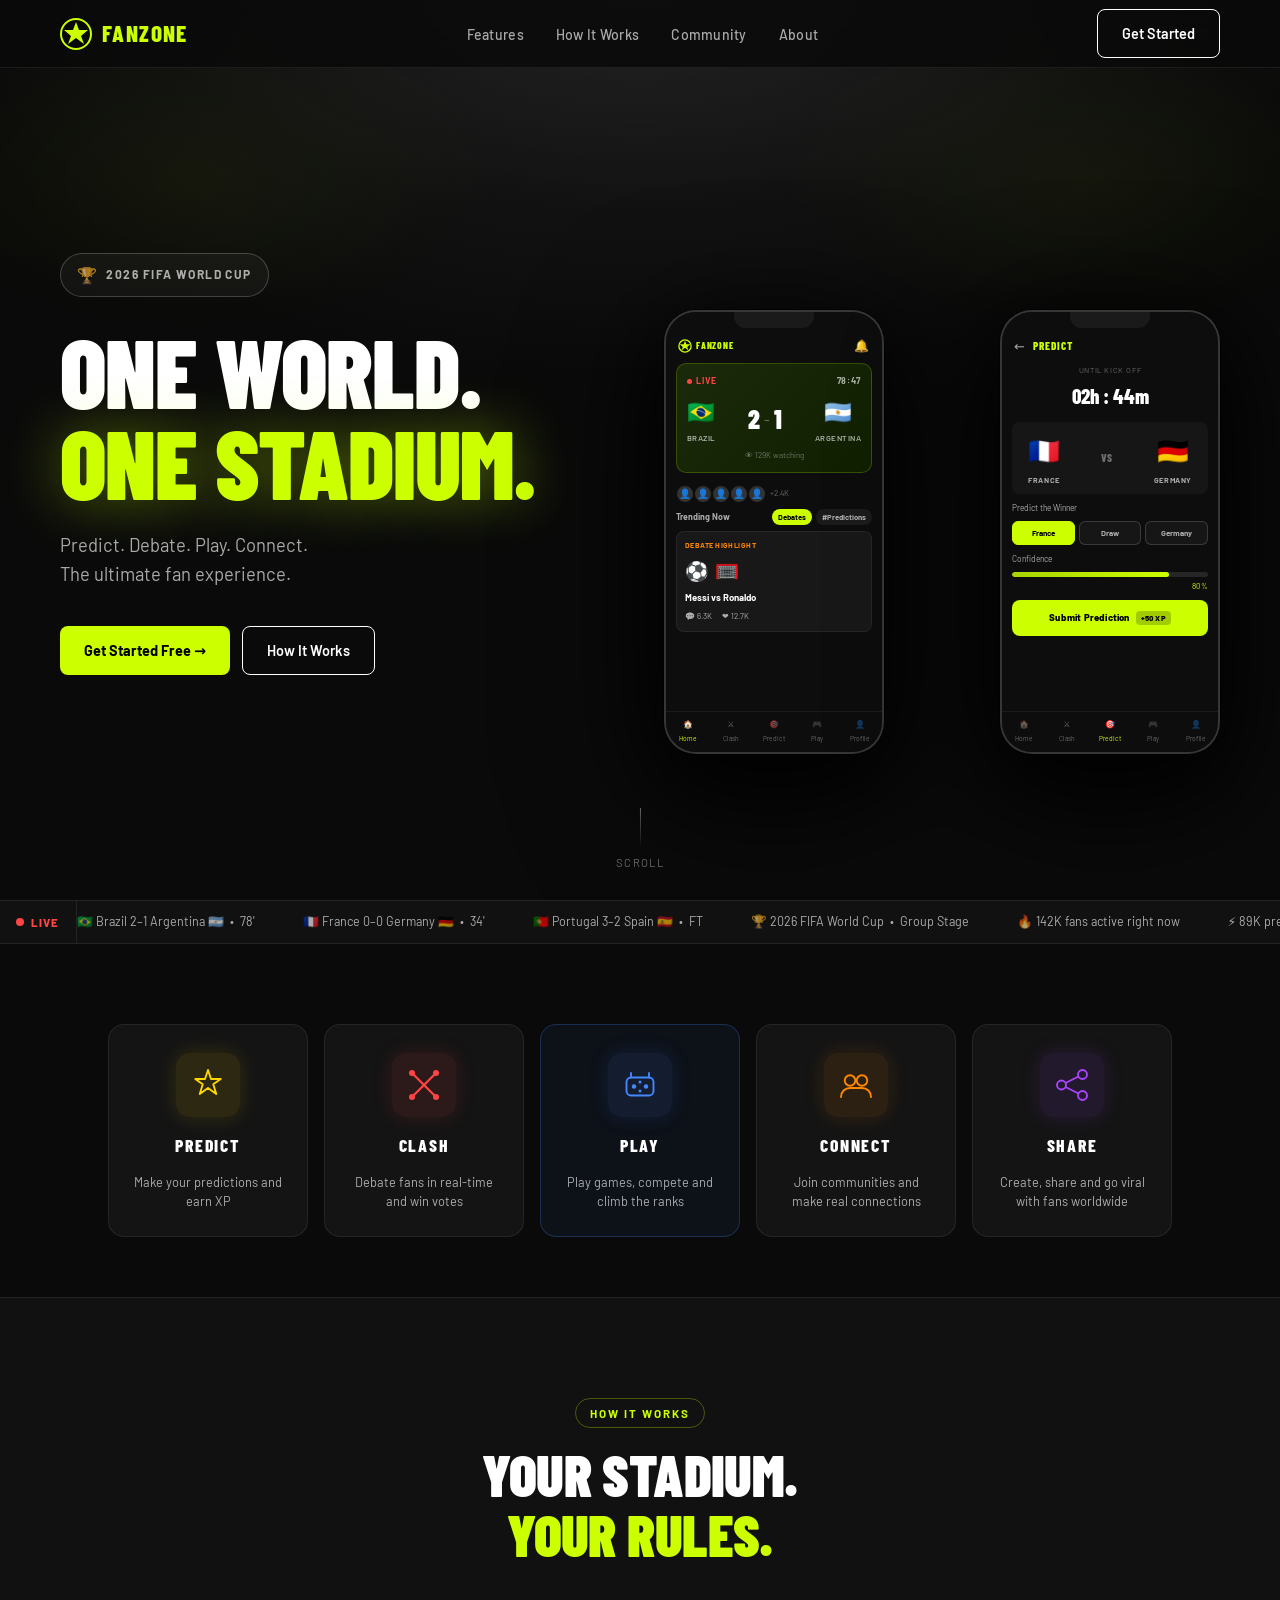
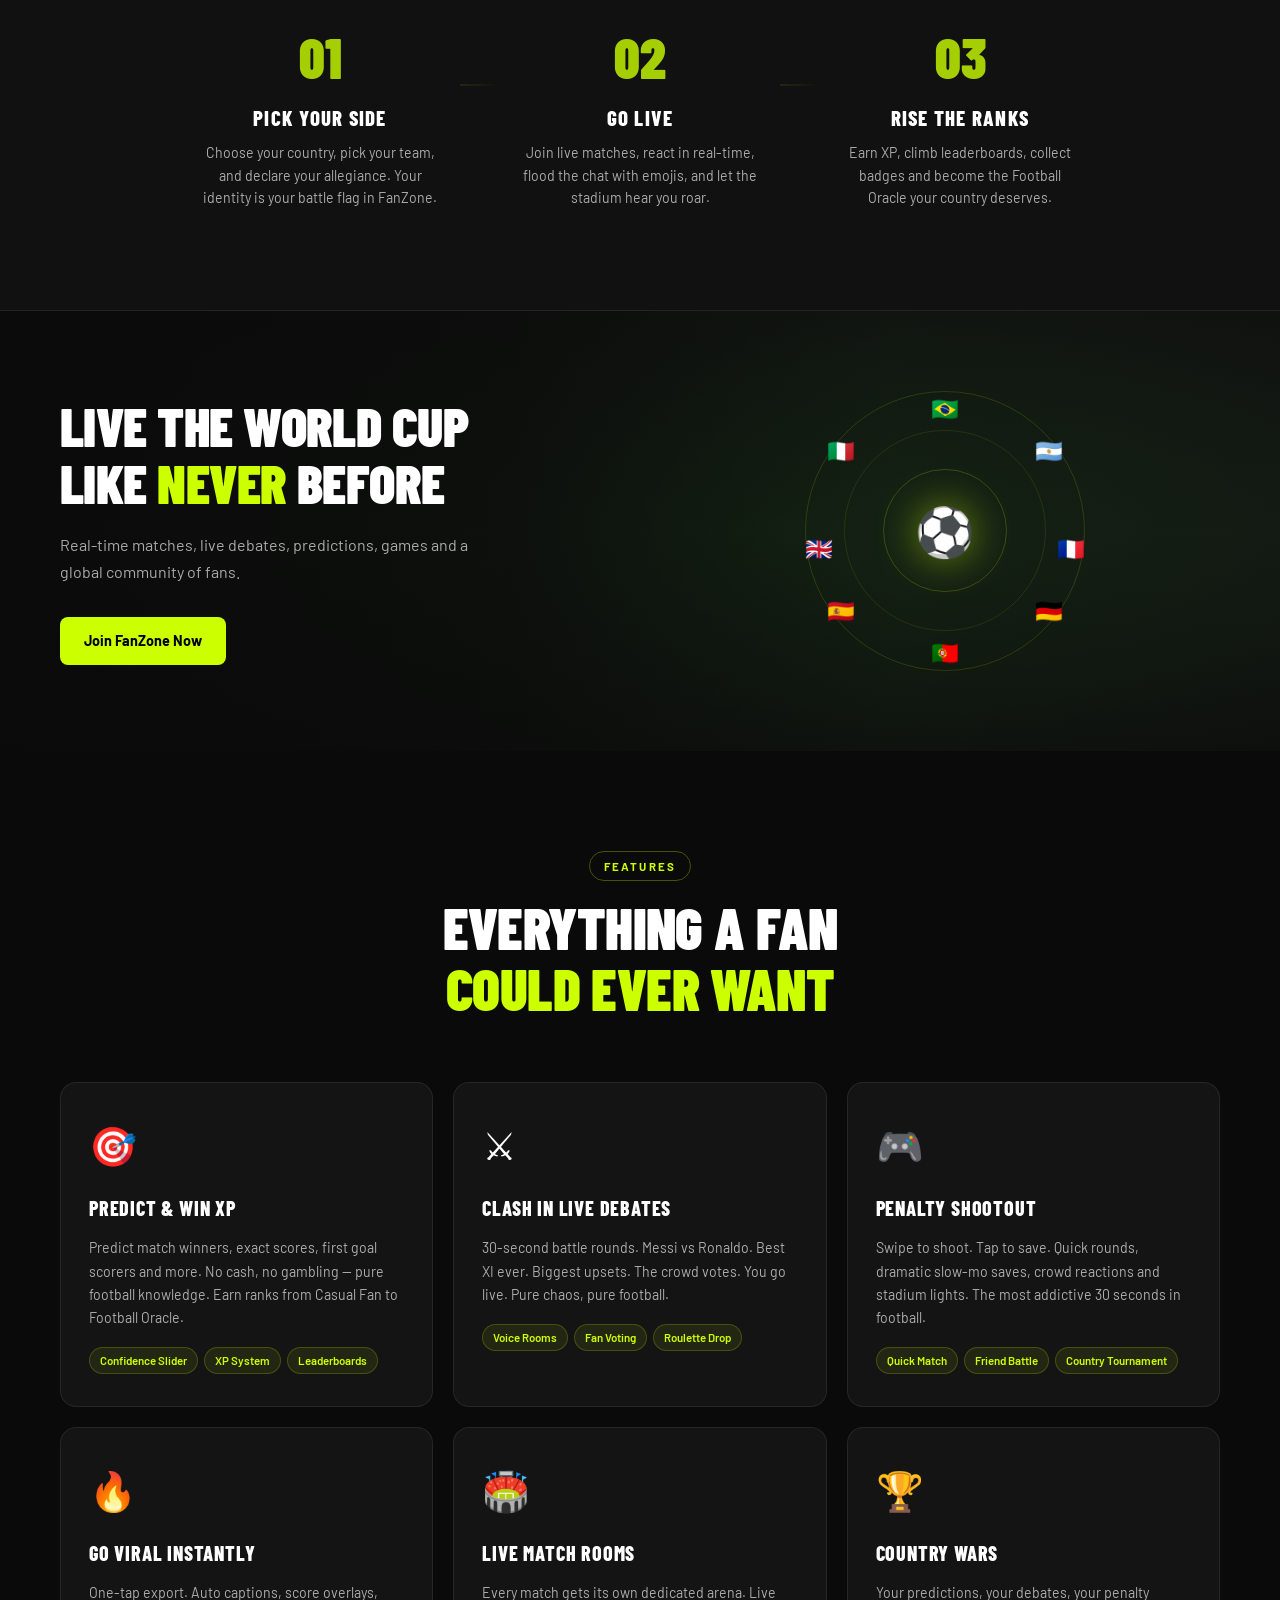
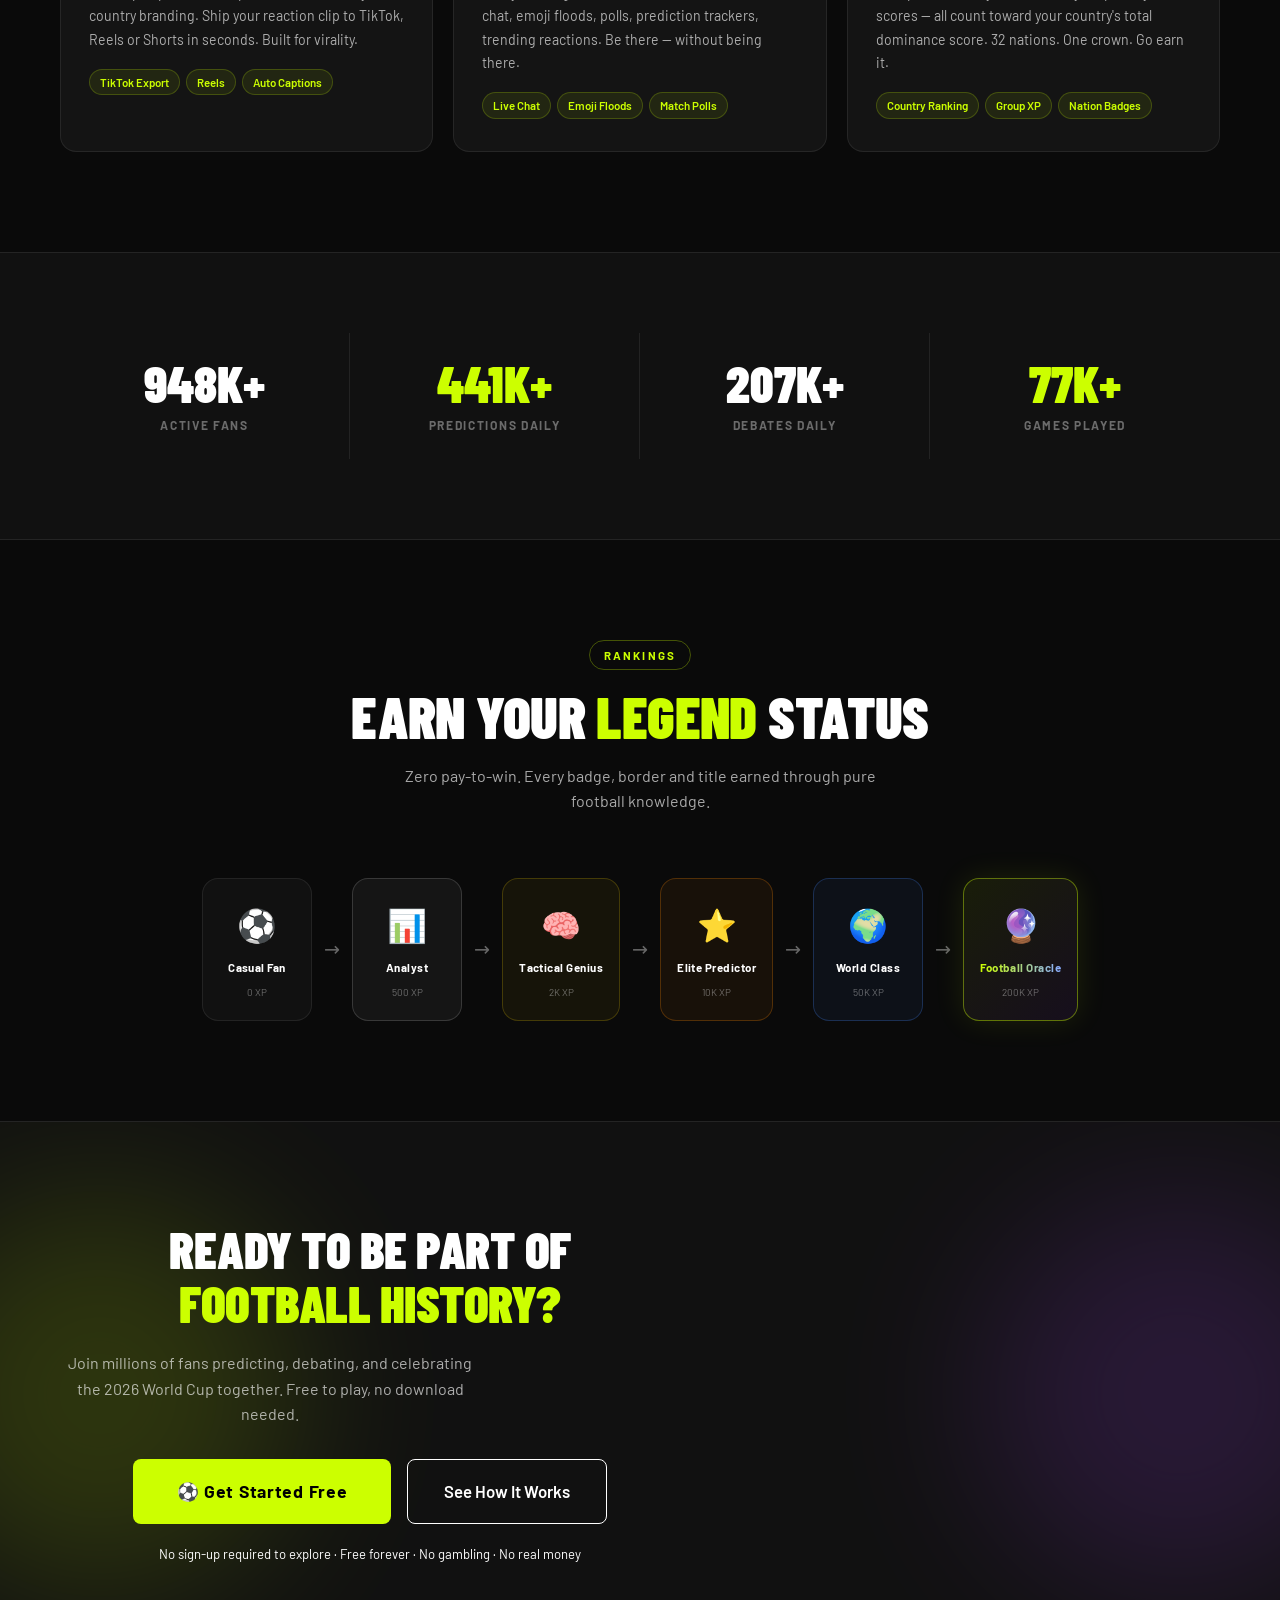
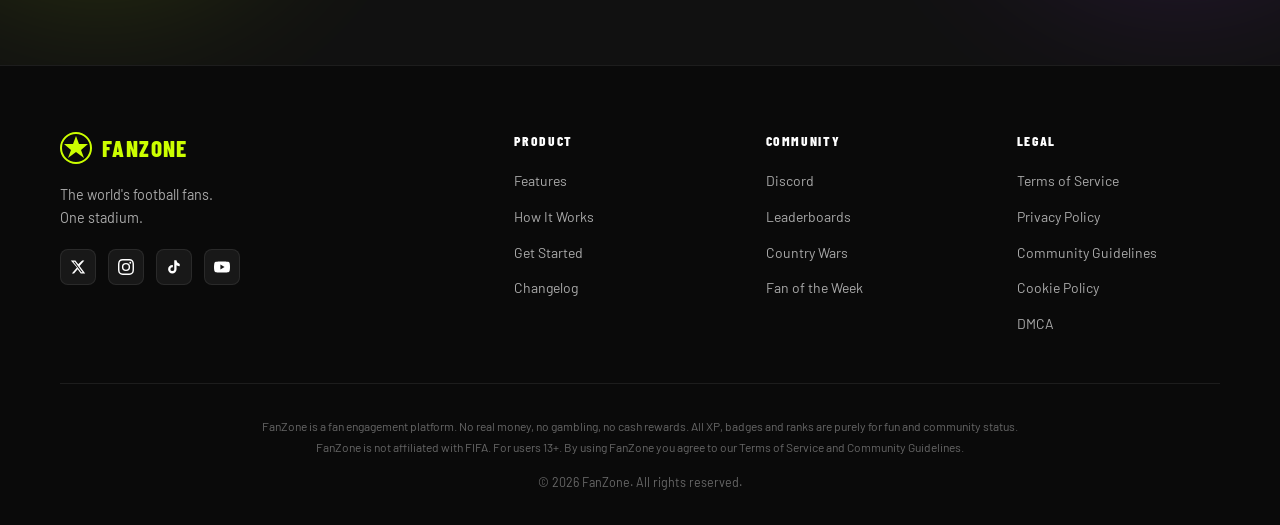
==== commit 5ab907cb: "Fix Get Started button navigation — use absolute paths and Vercel routing - Change all Get Started b" ====
--- a/index.html
+++ b/index.html
@@ -43,7 +43,7 @@
       </ul>
 
       <div class="nav__actions">
-        <a href="game/index.html" class="btn btn--outline">Get Started</a>
+        <a href="/game/" class="btn btn--outline">Get Started</a>
         <button class="nav__hamburger" id="hamburger" aria-label="Open menu" aria-expanded="false">
           <span></span><span></span><span></span>
         </button>
@@ -57,7 +57,7 @@
         <li><a href="#how-it-works" class="nav__link">How It Works</a></li>
         <li><a href="#community" class="nav__link">Community</a></li>
         <li><a href="#about" class="nav__link">About</a></li>
-        <li><a href="game/index.html" class="btn btn--outline btn--full">Get Started</a></li>
+        <li><a href="/game/" class="btn btn--outline btn--full">Get Started</a></li>
       </ul>
     </div>
   </nav>
@@ -90,7 +90,7 @@
           </p>
 
           <div class="hero__cta" data-animate="fade-up" data-delay="300">
-            <a href="game/index.html" class="btn btn--solid">Get Started Free →</a>
+            <a href="/game/" class="btn btn--solid">Get Started Free →</a>
             <a href="#how-it-works" class="btn btn--outline">How It Works</a>
           </div>
         </div>
@@ -602,7 +602,7 @@
               Join millions of fans predicting, debating, and celebrating the 2026 World Cup together. Free to play, no download needed.
             </p>
             <div class="download__stores" style="justify-content:center;flex-wrap:wrap;gap:16px">
-              <a href="game/index.html" class="btn btn--solid btn--store-large" style="padding:18px 44px;font-size:1.1rem;letter-spacing:.04em">
+              <a href="/game/" class="btn btn--solid btn--store-large" style="padding:18px 44px;font-size:1.1rem;letter-spacing:.04em">
                 ⚽ Get Started Free
               </a>
               <a href="#how-it-works" class="btn btn--outline btn--store-large" style="padding:18px 36px;font-size:1.05rem">
@@ -652,7 +652,7 @@
           <ul>
             <li><a href="#features">Features</a></li>
             <li><a href="#how-it-works">How It Works</a></li>
-            <li><a href="game/index.html">Get Started</a></li>
+            <li><a href="/game/">Get Started</a></li>
             <li><a href="#">Changelog</a></li>
           </ul>
         </div>
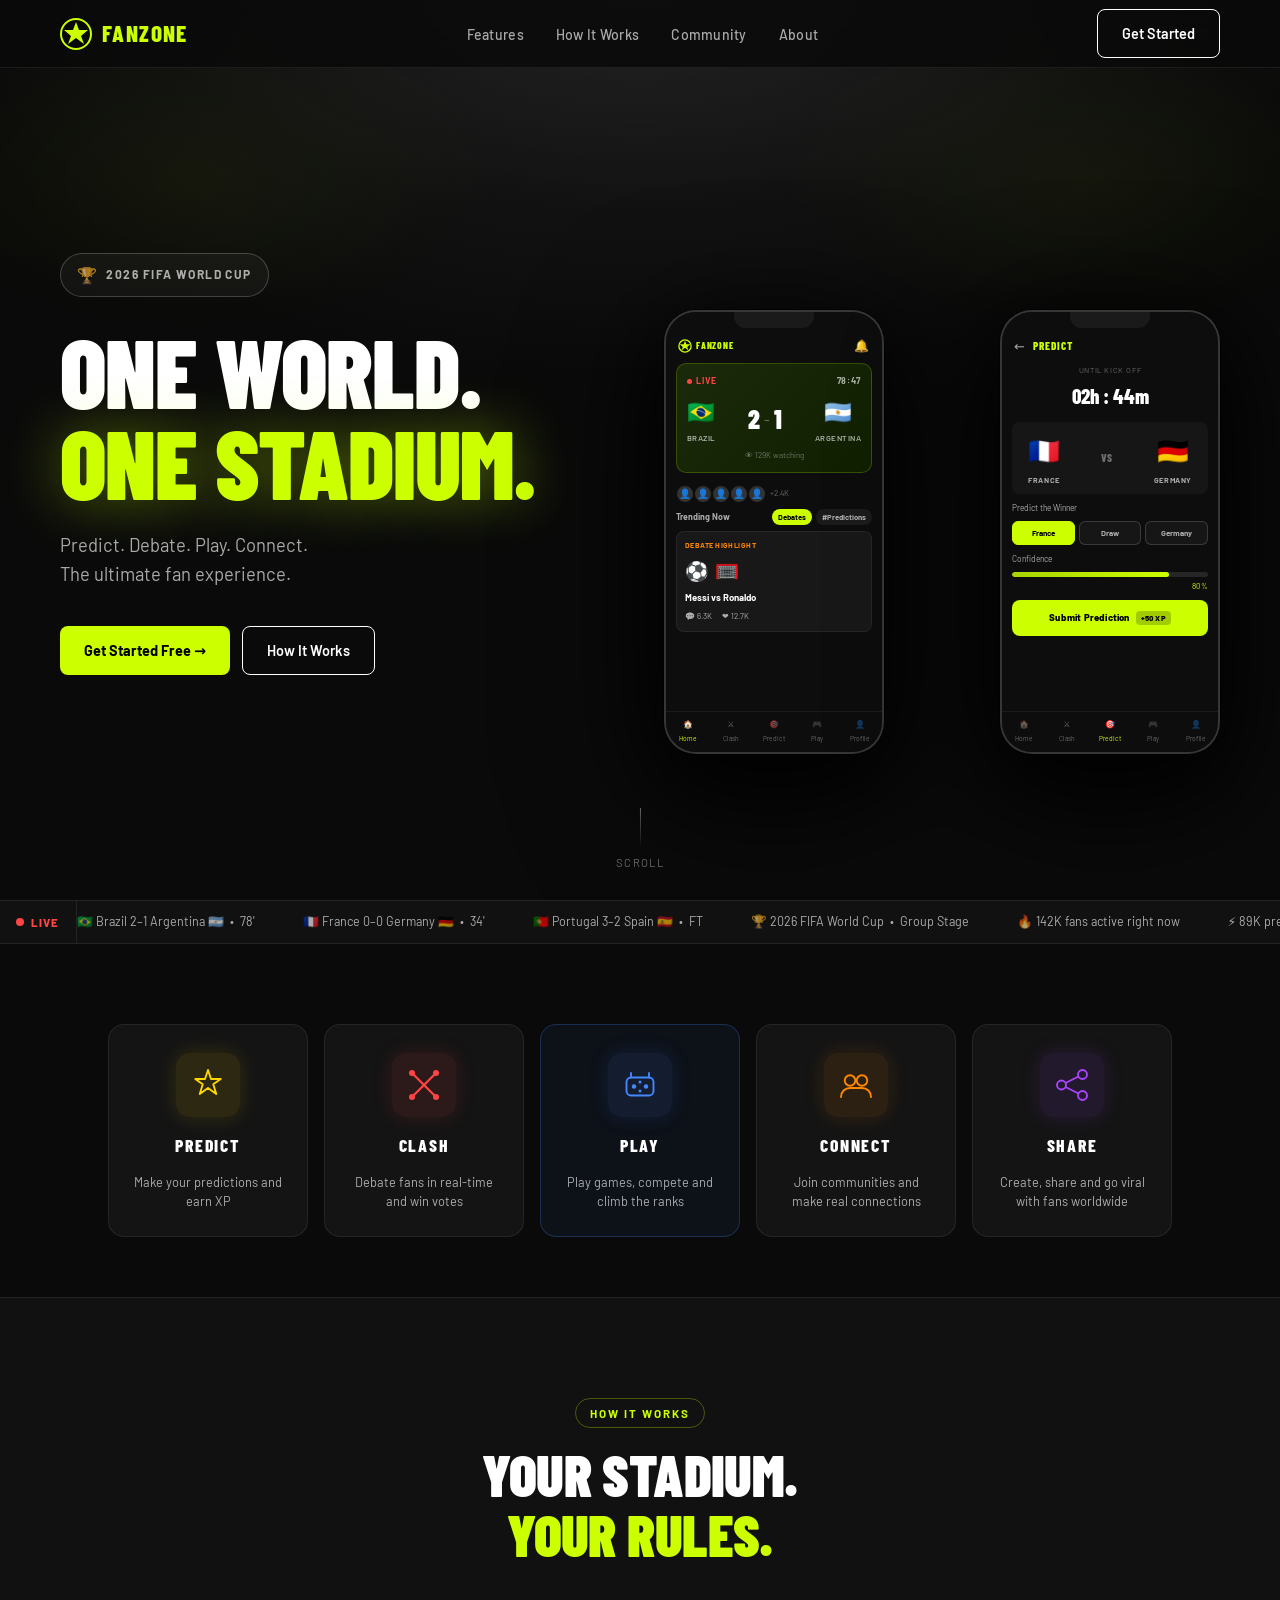
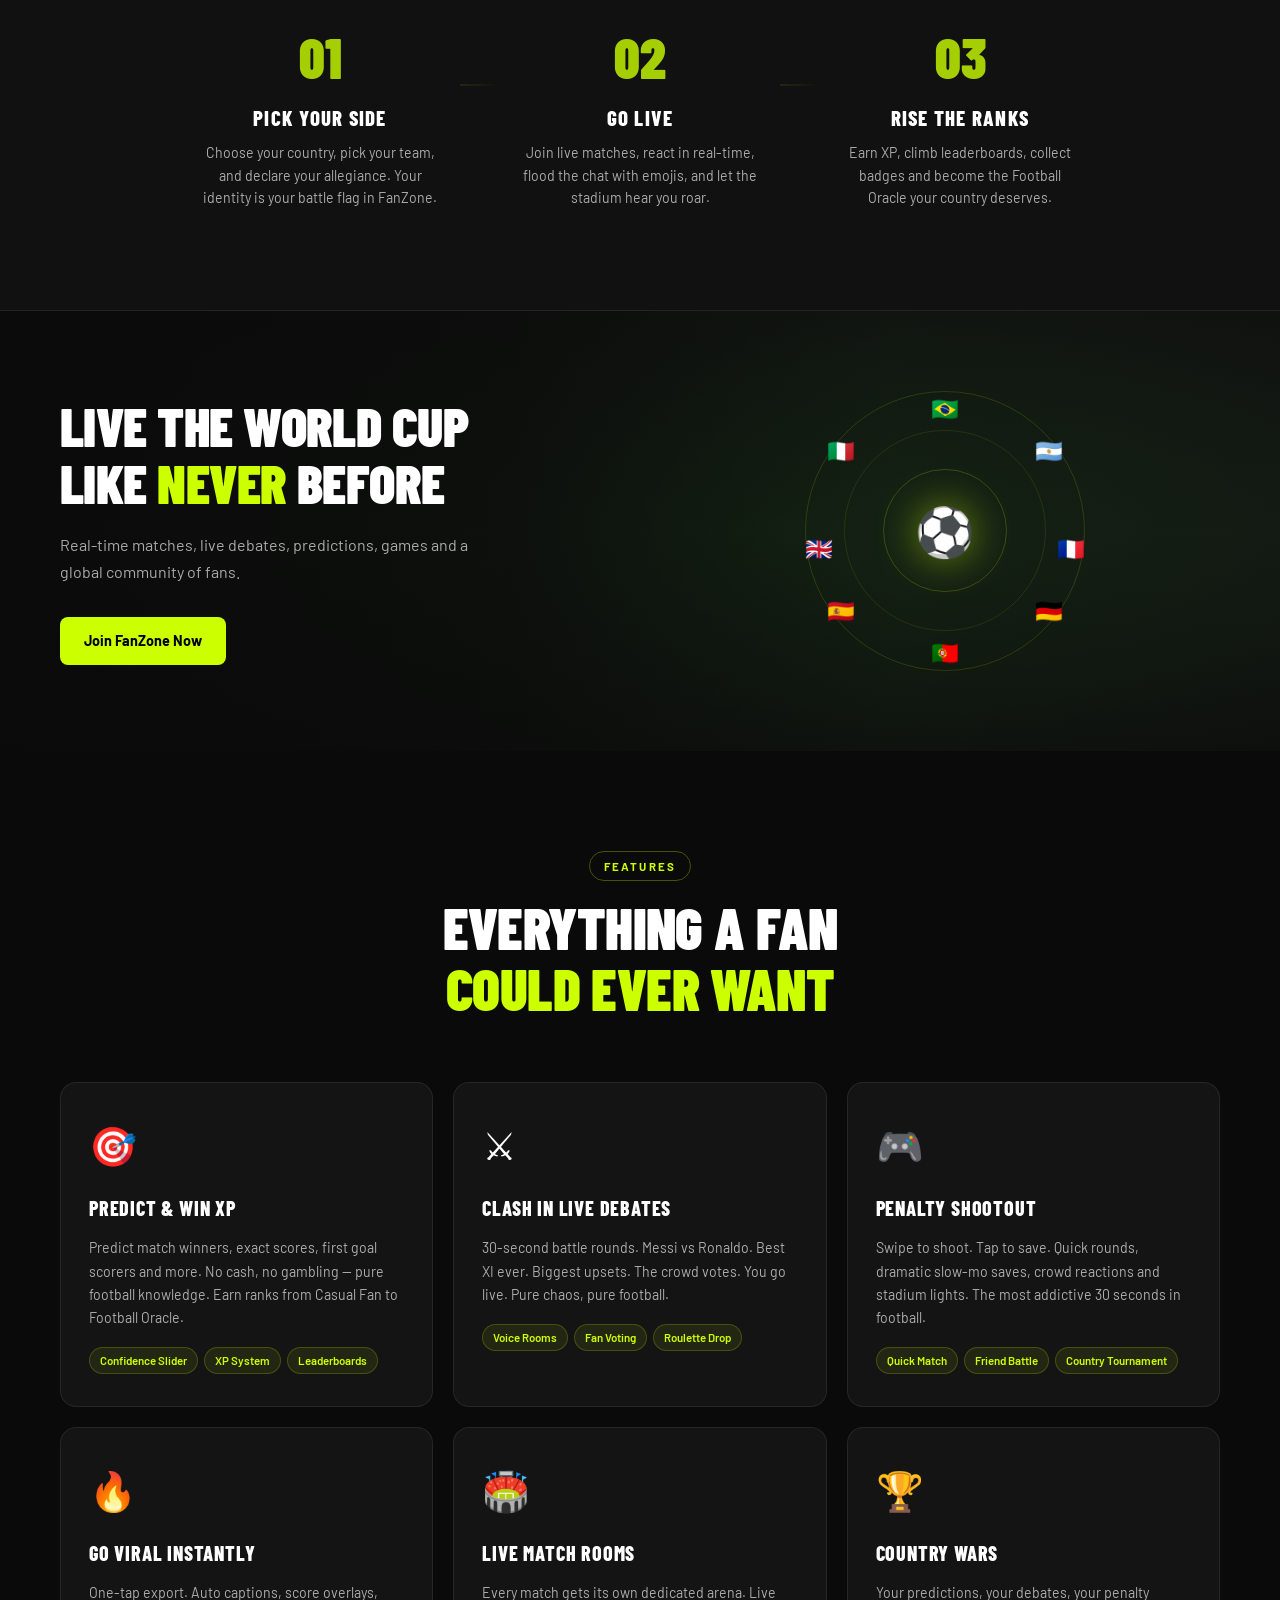
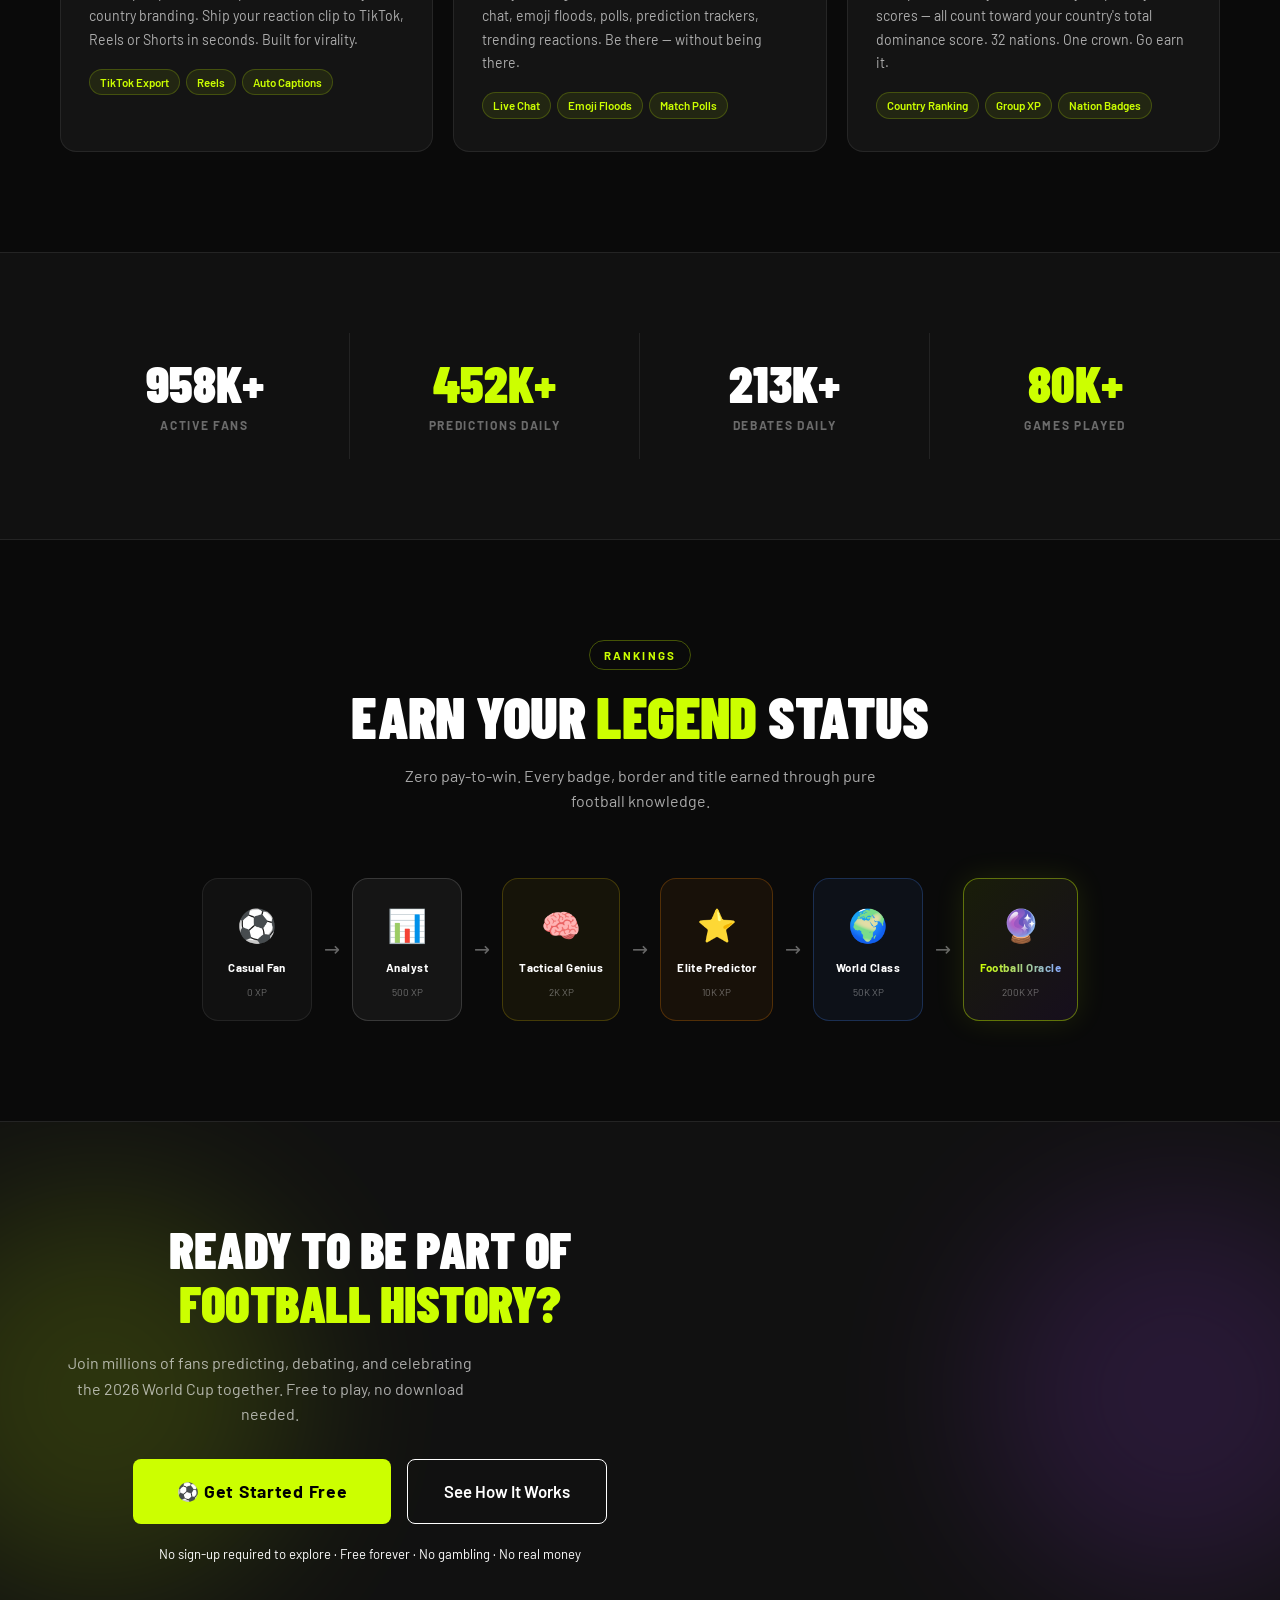
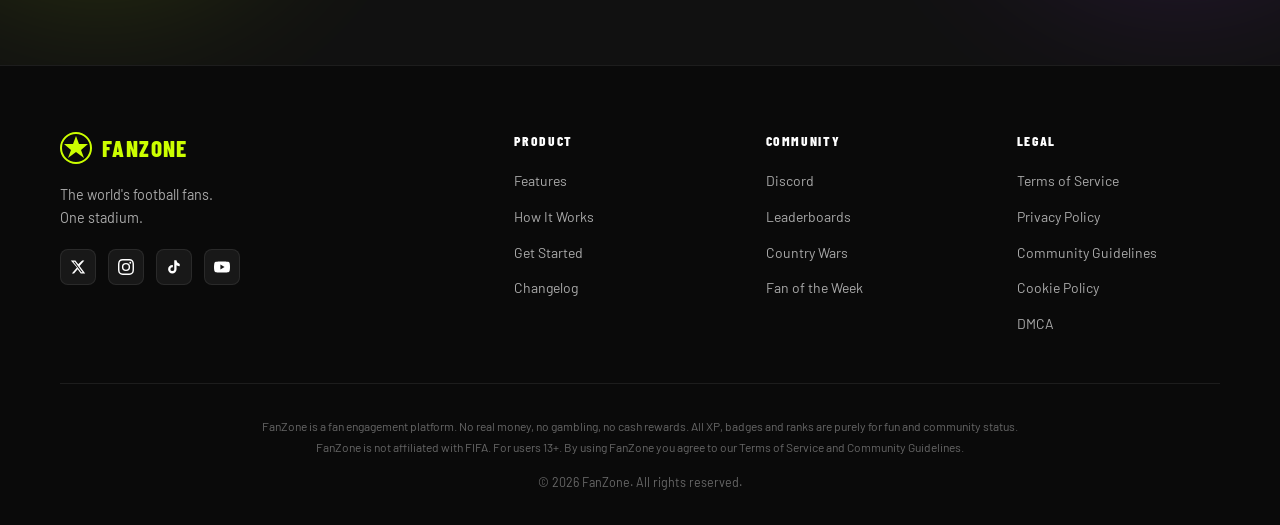
==== commit 533c69b2: "Fix black screen on /game/ and update Join FanZone button - Show auth screen by default instead of b" ====
--- a/index.html
+++ b/index.html
@@ -404,7 +404,7 @@
             <p class="banner__desc">
               Real-time matches, live debates, predictions, games and a global community of fans.
             </p>
-            <a href="#download" class="btn btn--solid">Join FanZone Now</a>
+            <a href="/game/" class="btn btn--solid">Join FanZone Now</a>
           </div>
           <div class="banner__visual" data-animate="fade-up" data-delay="100">
             <div class="banner__stadium-art">
